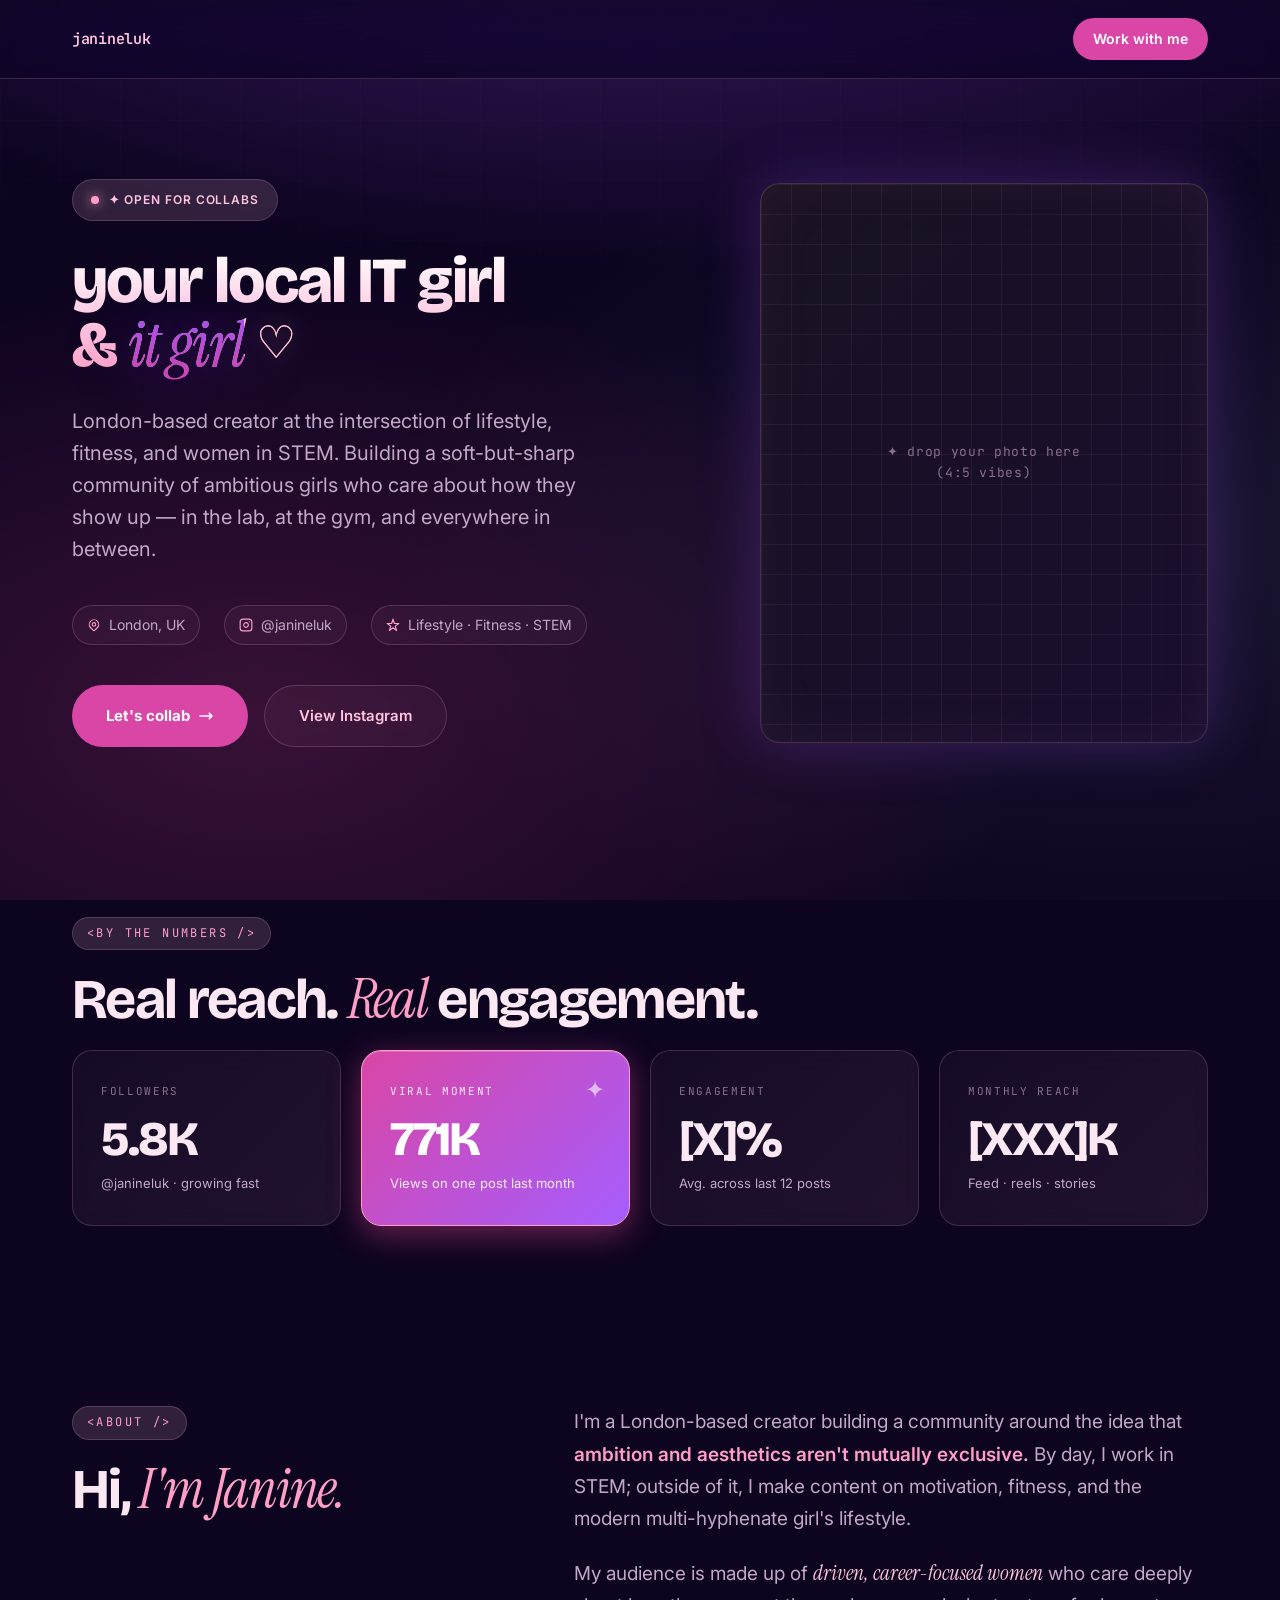
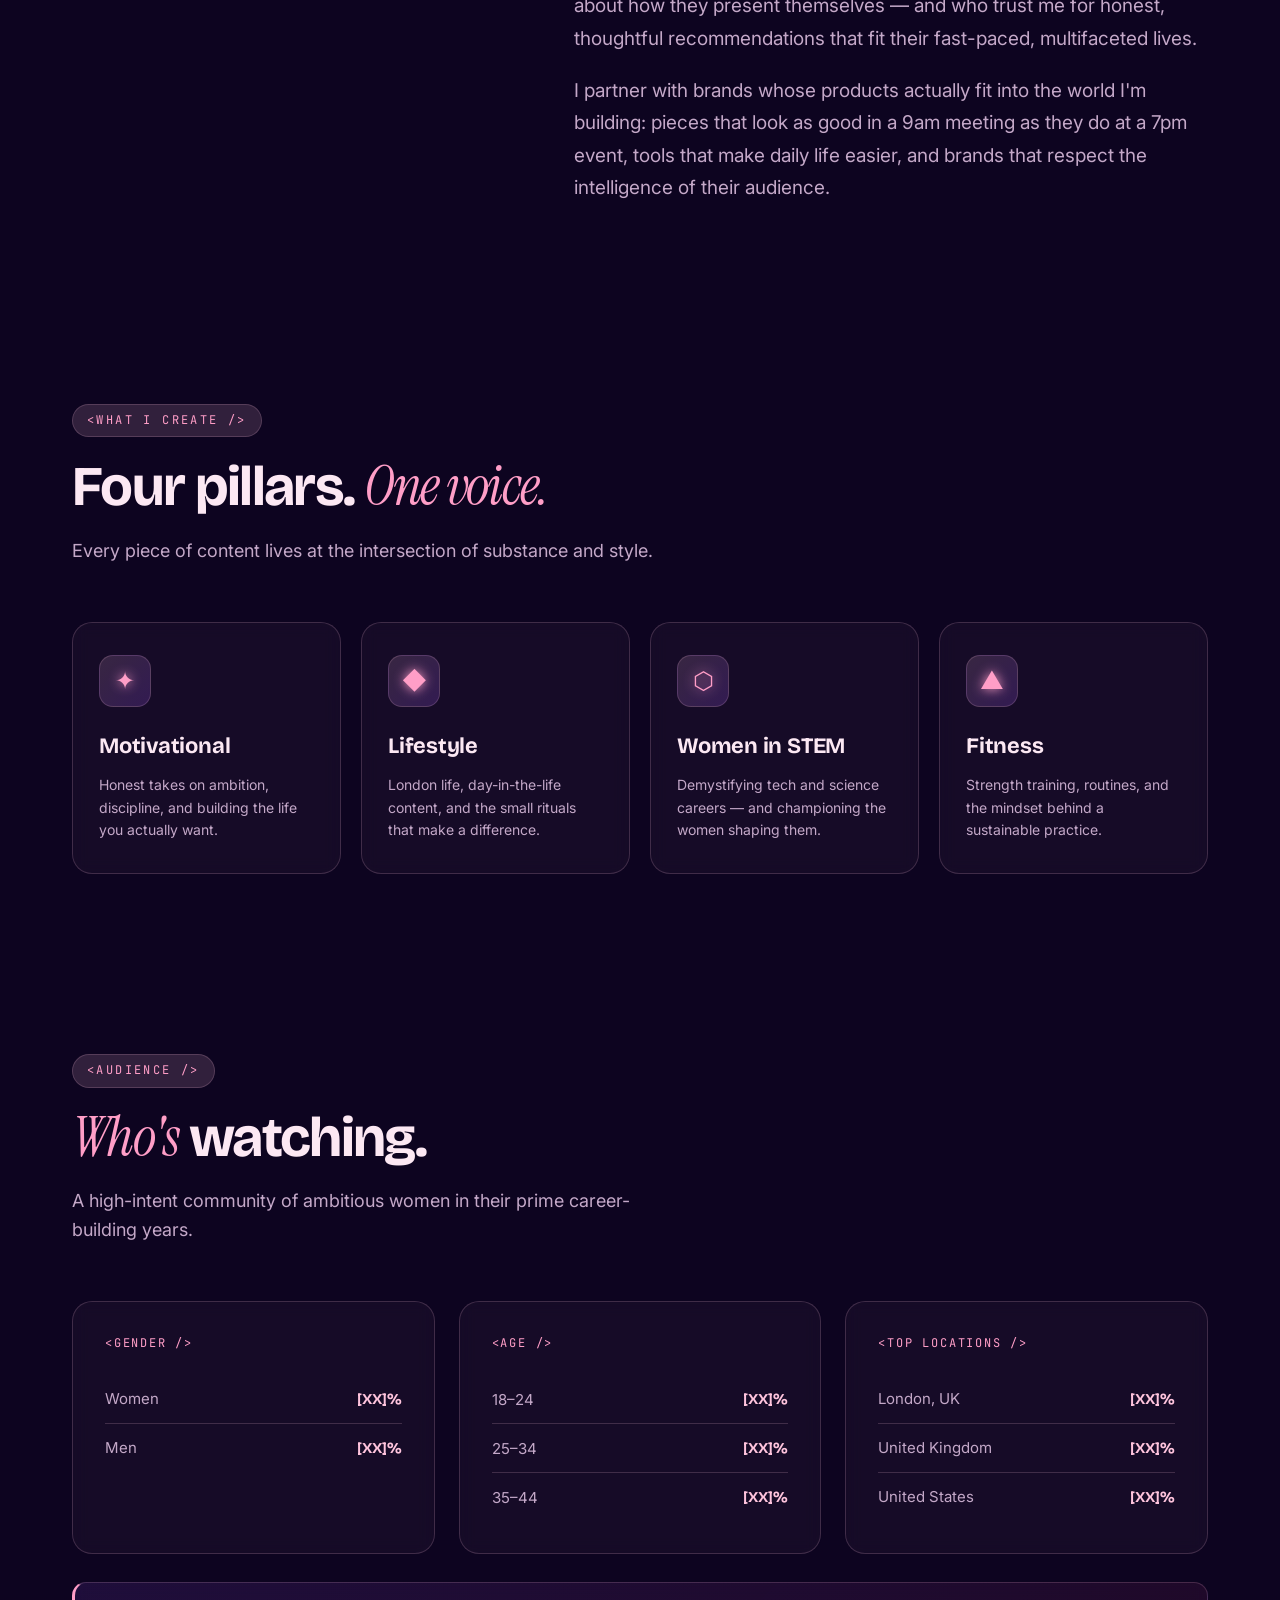
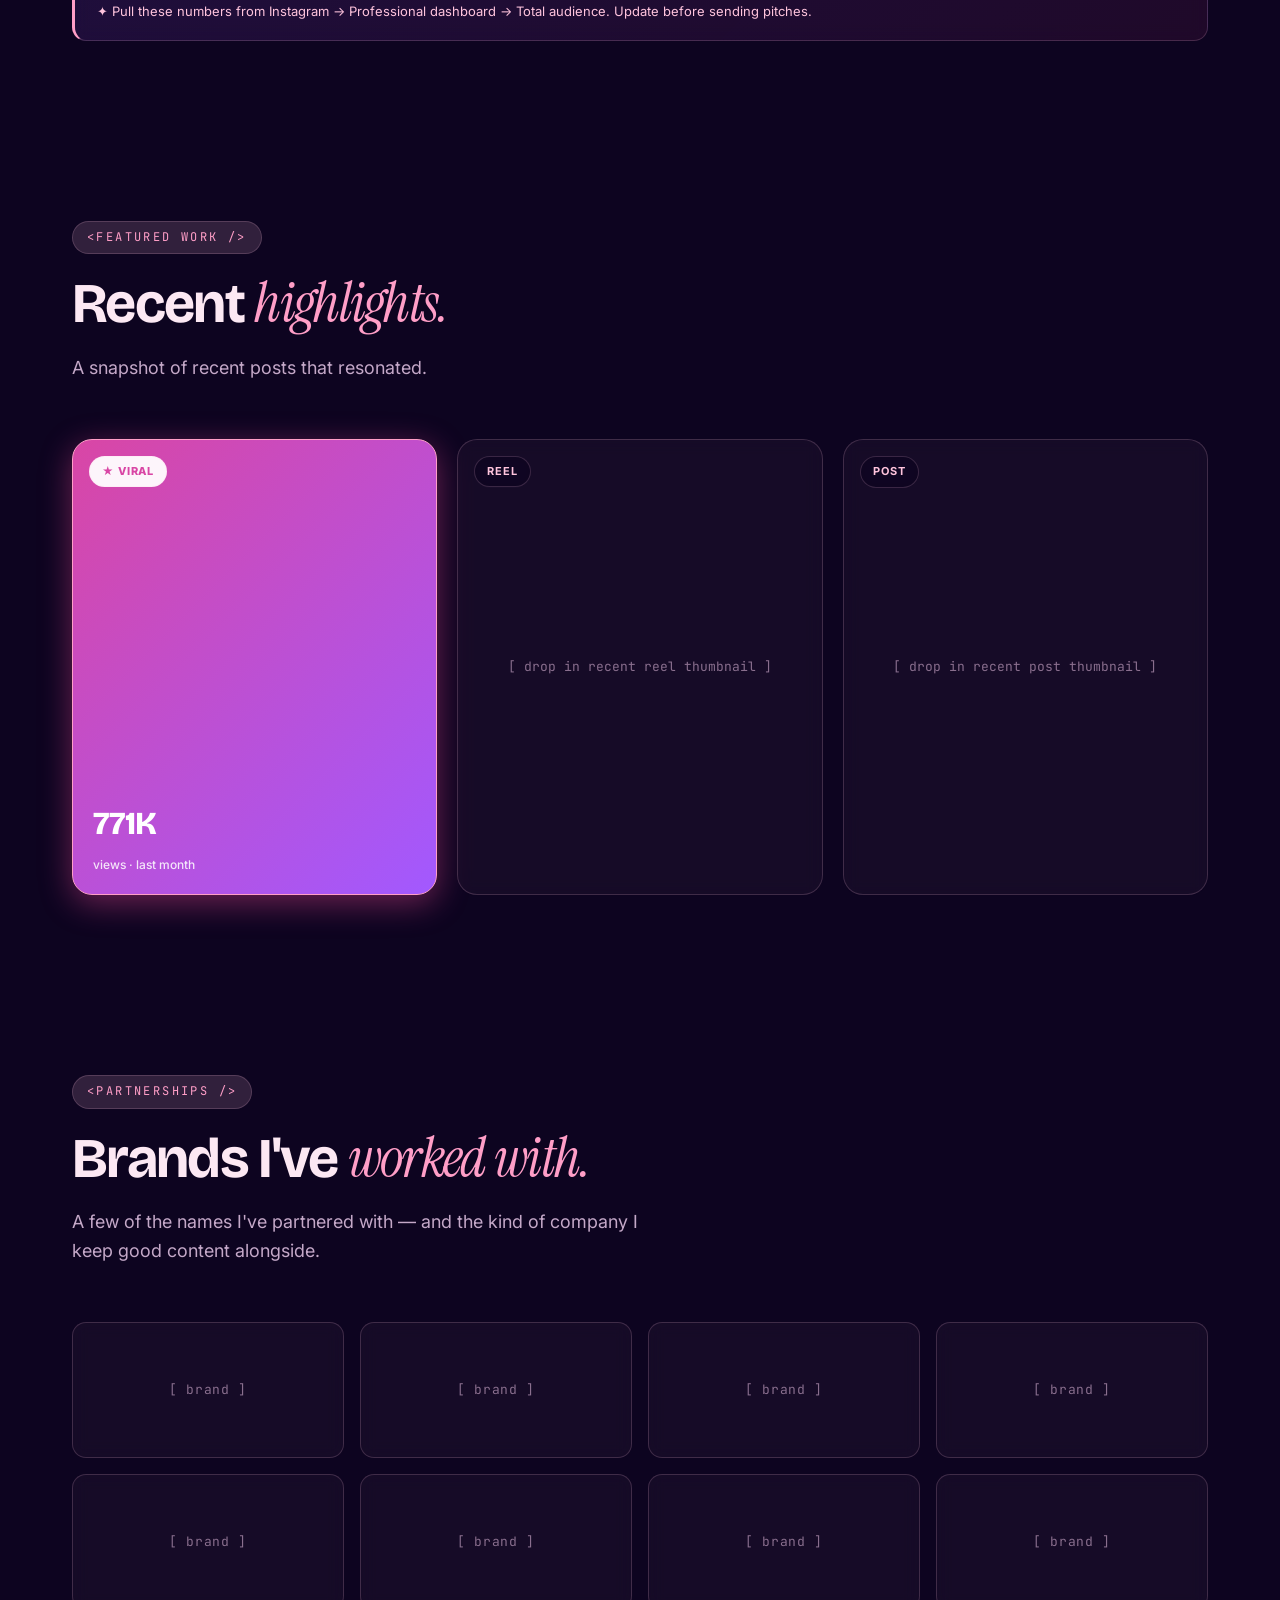
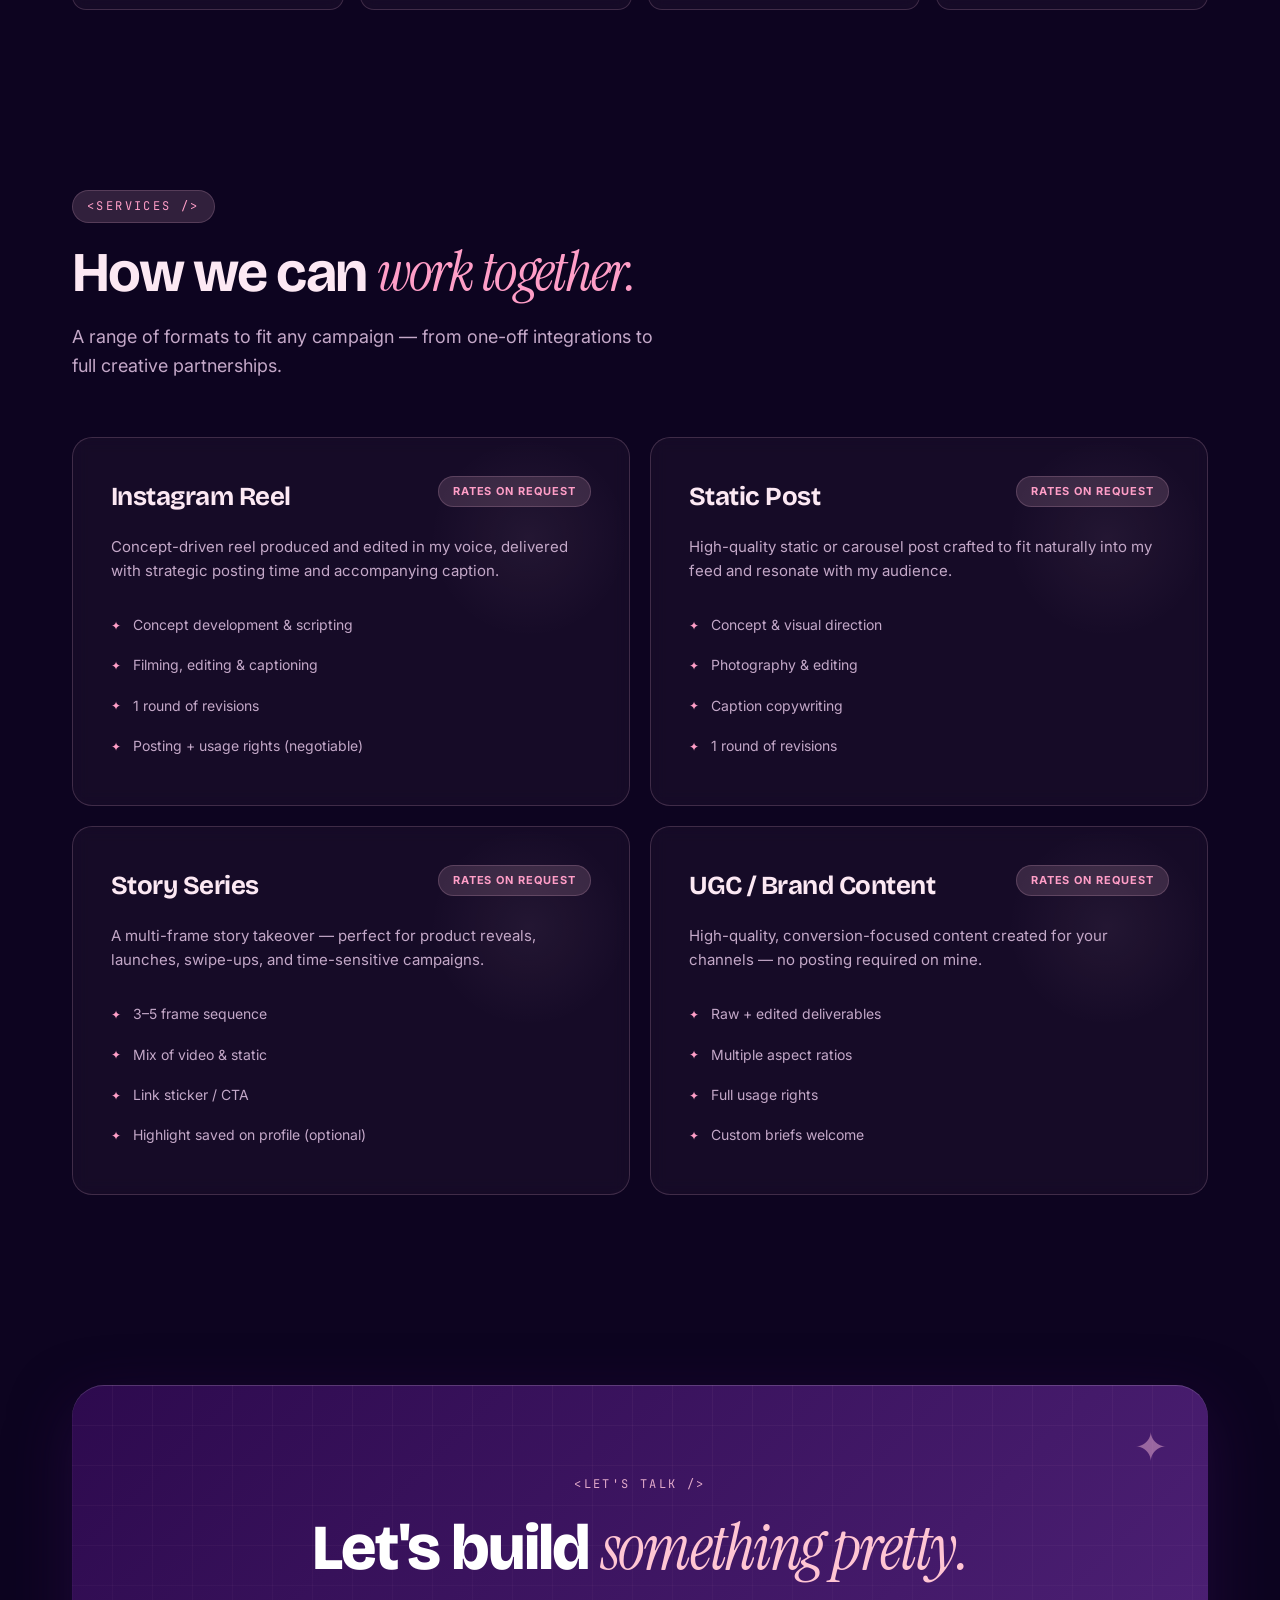
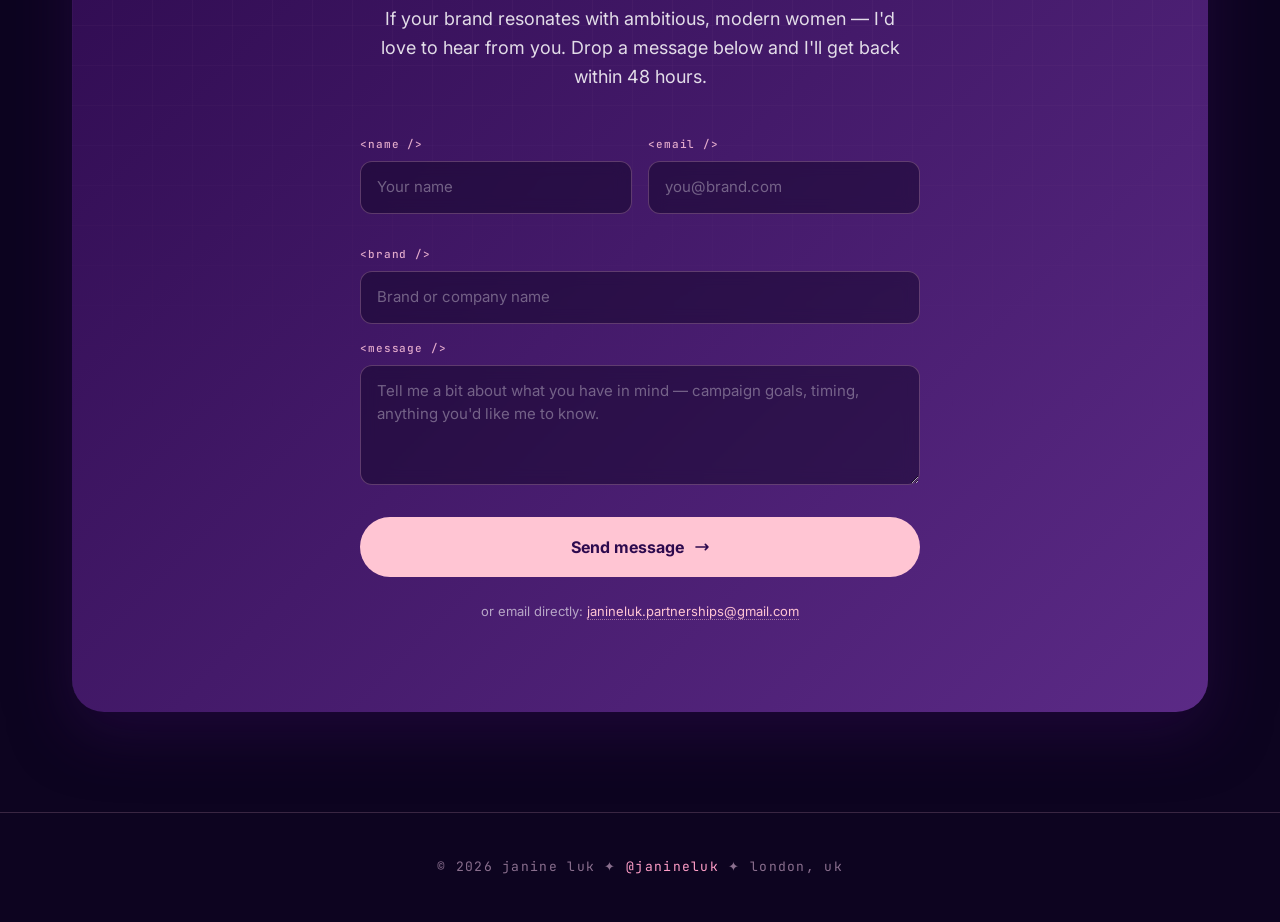
==== janine-luk-media-kit.html @ f561106e "Initial commit: media kit site" ====
<!DOCTYPE html>
<html lang="en">
<head>
<meta charset="UTF-8" />
<meta name="viewport" content="width=device-width, initial-scale=1.0" />
<title>Janine Luk ✦ Content Creator &amp; it girl ♡</title>
<meta name="description" content="Janine Luk (@janineluk) — your local IT girl &amp; it girl. London-based content creator covering motivational lifestyle, fitness, and women in STEM." />
<link rel="preconnect" href="https://fonts.googleapis.com">
<link rel="preconnect" href="https://fonts.gstatic.com" crossorigin>
<link href="https://fonts.googleapis.com/css2?family=Bricolage+Grotesque:opsz,wght@12..96,600;12..96,700;12..96,800&family=Instrument+Serif:ital@0;1&family=Inter:wght@400;500;600;700;800&family=JetBrains+Mono:wght@400;500;600;700&display=swap" rel="stylesheet">
<style>
  :root {
    --bg: #0d0420;
    --bg-deep: #060212;
    --bg-card: rgba(255, 192, 220, 0.04);
    --bg-elevated: rgba(255, 192, 220, 0.08);
    --pink: #ffc4dd;
    --pink-bright: #ff9ec7;
    --pink-soft: rgba(255, 196, 221, 0.15);
    --purple: #5b2a86;
    --purple-deep: #2d0a4e;
    --purple-bright: #a259ff;
    --magenta: #d946a5;
    --cyan: #b5f5ff;
    --text: #fce8f3;
    --text-dim: #c4a8c8;
    --text-mute: #8a6f8e;
    --border: rgba(255, 196, 221, 0.18);
    --border-glow: rgba(162, 89, 255, 0.4);
    --radius: 20px;
  }

  * { box-sizing: border-box; margin: 0; padding: 0; }

  html { scroll-behavior: smooth; }

  body {
    background: var(--bg);
    color: var(--text);
    font-family: 'Inter', -apple-system, BlinkMacSystemFont, sans-serif;
    line-height: 1.6;
    -webkit-font-smoothing: antialiased;
    overflow-x: hidden;
    position: relative;
  }

  /* === SYNTHWAVE BACKGROUND === */
  body::before {
    content: '';
    position: fixed;
    inset: 0;
    background:
      radial-gradient(ellipse 80% 50% at 50% -20%, rgba(162, 89, 255, 0.35), transparent),
      radial-gradient(ellipse 60% 50% at 20% 80%, rgba(255, 77, 158, 0.18), transparent),
      radial-gradient(ellipse 60% 50% at 90% 60%, rgba(181, 245, 255, 0.08), transparent);
    pointer-events: none;
    z-index: 0;
  }

  body::after {
    content: '';
    position: fixed;
    inset: 0;
    background-image:
      linear-gradient(rgba(255, 196, 221, 0.04) 1px, transparent 1px),
      linear-gradient(90deg, rgba(255, 196, 221, 0.04) 1px, transparent 1px);
    background-size: 60px 60px;
    pointer-events: none;
    z-index: 0;
    mask-image: linear-gradient(to bottom, rgba(0,0,0,0.5), transparent 60%);
    -webkit-mask-image: linear-gradient(to bottom, rgba(0,0,0,0.5), transparent 60%);
  }

  .container {
    max-width: 1200px;
    margin: 0 auto;
    padding: 0 32px;
    position: relative;
    z-index: 1;
  }

  /* === NAV === */
  nav {
    position: sticky;
    top: 0;
    z-index: 50;
    background: rgba(13, 4, 32, 0.75);
    backdrop-filter: blur(20px) saturate(180%);
    -webkit-backdrop-filter: blur(20px) saturate(180%);
    border-bottom: 1px solid var(--border);
  }
  .nav-inner {
    display: flex;
    align-items: center;
    justify-content: space-between;
    padding: 18px 32px;
    max-width: 1200px;
    margin: 0 auto;
  }
  .logo {
    font-family: 'JetBrains Mono', ui-monospace, 'SF Mono', Monaco, Consolas, monospace;
    font-weight: 600;
    font-size: 15px;
    letter-spacing: -0.02em;
    color: var(--pink);
    line-height: 1;
  }
  .nav-cta {
    background: var(--magenta);
    color: #fff;
    padding: 10px 20px;
    border-radius: 100px;
    text-decoration: none;
    font-weight: 600;
    font-size: 14px;
    transition: transform 0.2s, background 0.2s;
  }
  .nav-cta:hover {
    transform: translateY(-2px);
    background: #c13a92;
  }

  /* === HERO === */
  .hero {
    padding: 100px 0 80px;
    position: relative;
  }
  .hero-grid {
    display: grid;
    grid-template-columns: 1.4fr 1fr;
    gap: 60px;
    align-items: center;
    position: relative;
  }
  .hero-tag {
    display: inline-flex;
    align-items: center;
    gap: 10px;
    background: var(--pink-soft);
    border: 1px solid var(--border);
    color: var(--pink);
    padding: 10px 18px;
    border-radius: 100px;
    font-size: 12px;
    font-weight: 600;
    margin-bottom: 28px;
    letter-spacing: 0.08em;
    text-transform: uppercase;
    backdrop-filter: blur(8px);
  }
  .hero-tag::before {
    content: '';
    width: 8px;
    height: 8px;
    background: var(--pink-bright);
    border-radius: 50%;
    animation: pulse 2s infinite;
    box-shadow: 0 0 12px var(--pink-bright);
  }
  @keyframes pulse {
    0%, 100% { opacity: 1; transform: scale(1); }
    50% { opacity: 0.4; transform: scale(0.9); }
  }
  h1 {
    font-family: 'Bricolage Grotesque', sans-serif;
    font-size: clamp(36px, 5.2vw, 64px);
    font-weight: 800;
    line-height: 1;
    letter-spacing: -0.03em;
    margin-bottom: 28px;
    background: linear-gradient(180deg, #fff 0%, var(--pink) 60%, var(--pink-bright) 100%);
    -webkit-background-clip: text;
    background-clip: text;
    -webkit-text-fill-color: transparent;
    color: transparent;
  }
  h1 .accent {
    font-family: 'Instrument Serif', serif;
    font-style: italic;
    font-weight: 400;
    background: linear-gradient(180deg, var(--purple-bright) 0%, var(--magenta) 100%);
    -webkit-background-clip: text;
    background-clip: text;
    -webkit-text-fill-color: transparent;
    color: transparent;
    text-shadow: 0 0 60px rgba(162, 89, 255, 0.6);
  }
  h1 .heart {
    -webkit-text-fill-color: #FFC5D3;
    color: #FFC5D3;
    font-weight: 400;
    display: inline-block;
    font-size: 0.7em;
    vertical-align: 0.18em;
    text-shadow: 0 0 24px rgba(255, 197, 211, 0.7);
  }
  .hero-sub {
    font-size: 20px;
    color: var(--text-dim);
    margin-bottom: 40px;
    max-width: 540px;
    line-height: 1.6;
  }
  .hero-meta {
    display: flex;
    gap: 24px;
    flex-wrap: wrap;
    margin-bottom: 40px;
  }
  .hero-meta-item {
    display: flex;
    align-items: center;
    gap: 8px;
    color: var(--text-dim);
    font-size: 14px;
    background: var(--bg-card);
    border: 1px solid var(--border);
    padding: 8px 14px;
    border-radius: 100px;
    backdrop-filter: blur(8px);
  }
  .hero-meta-item svg { width: 14px; height: 14px; color: var(--pink-bright); }
  .hero-actions {
    display: flex;
    gap: 16px;
    flex-wrap: wrap;
  }
  .btn-primary {
    background: var(--magenta);
    color: #fff;
    padding: 18px 34px;
    border-radius: 100px;
    text-decoration: none;
    font-weight: 700;
    font-size: 15px;
    transition: transform 0.2s, background 0.2s;
    display: inline-flex;
    align-items: center;
    gap: 8px;
  }
  .btn-primary:hover {
    transform: translateY(-3px);
    background: #c13a92;
  }
  .btn-secondary {
    background: var(--bg-card);
    color: var(--pink);
    padding: 18px 34px;
    border-radius: 100px;
    text-decoration: none;
    font-weight: 600;
    font-size: 15px;
    border: 1px solid var(--border);
    backdrop-filter: blur(8px);
    transition: all 0.2s;
  }
  .btn-secondary:hover {
    border-color: var(--pink-bright);
    background: var(--pink-soft);
    color: #fff;
  }

  .hero-photo {
    aspect-ratio: 4/5;
    background:
      linear-gradient(135deg, rgba(255, 196, 221, 0.08) 0%, rgba(162, 89, 255, 0.12) 100%),
      var(--bg-deep);
    border-radius: var(--radius);
    border: 1px solid var(--border);
    display: flex;
    align-items: center;
    justify-content: center;
    color: var(--text-mute);
    font-size: 14px;
    text-align: center;
    padding: 20px;
    position: relative;
    overflow: hidden;
    box-shadow:
      0 0 60px rgba(162, 89, 255, 0.25),
      inset 0 0 60px rgba(255, 196, 221, 0.05);
  }
  .hero-photo::before {
    content: '';
    position: absolute;
    inset: 0;
    background-image:
      linear-gradient(rgba(255, 196, 221, 0.06) 1px, transparent 1px),
      linear-gradient(90deg, rgba(255, 196, 221, 0.06) 1px, transparent 1px);
    background-size: 30px 30px;
  }
  .hero-photo::after {
    content: '✦ drop your photo here\A (4:5 vibes)';
    white-space: pre;
    font-size: 13px;
    color: var(--text-mute);
    font-family: 'JetBrains Mono', ui-monospace, 'SF Mono', Monaco, Consolas, monospace;
    letter-spacing: 0.05em;
    position: relative;
    z-index: 1;
  }

  /* === SECTION GENERAL === */
  section { padding: 90px 0; position: relative; }
  .section-label {
    font-family: 'JetBrains Mono', ui-monospace, 'SF Mono', Monaco, Consolas, monospace;
    font-size: 12px;
    font-weight: 400;
    letter-spacing: 0.2em;
    text-transform: uppercase;
    color: var(--pink-bright);
    margin-bottom: 20px;
    display: inline-block;
    padding: 6px 14px;
    background: var(--pink-soft);
    border: 1px solid var(--border);
    border-radius: 100px;
  }
  .section-title {
    font-family: 'Bricolage Grotesque', sans-serif;
    font-size: clamp(36px, 5vw, 56px);
    font-weight: 700;
    letter-spacing: -0.03em;
    line-height: 1.05;
    margin-bottom: 20px;
    max-width: 700px;
    color: var(--text);
  }
  .section-title em {
    font-family: 'Instrument Serif', serif;
    font-style: italic;
    font-weight: 400;
    color: var(--pink-bright);
  }
  .section-sub {
    color: var(--text-dim);
    font-size: 18px;
    margin-bottom: 56px;
    max-width: 600px;
    line-height: 1.6;
  }

  /* === STATS === */
  .stats-grid {
    display: grid;
    grid-template-columns: repeat(4, 1fr);
    gap: 20px;
  }
  .stat-card {
    background: var(--bg-card);
    border: 1px solid var(--border);
    border-radius: var(--radius);
    padding: 32px 28px;
    transition: all 0.3s;
    backdrop-filter: blur(12px);
    position: relative;
    overflow: hidden;
  }
  .stat-card::before {
    content: '';
    position: absolute;
    inset: 0;
    background: linear-gradient(135deg, transparent 0%, rgba(255, 196, 221, 0.04) 100%);
    pointer-events: none;
  }
  .stat-card:hover {
    border-color: var(--pink-bright);
    transform: translateY(-4px);
    box-shadow: 0 12px 40px rgba(255, 77, 158, 0.2);
  }
  .stat-card.highlight {
    background: linear-gradient(135deg, var(--magenta) 0%, var(--purple-bright) 100%);
    border-color: var(--pink-bright);
    color: #fff;
    box-shadow:
      0 8px 32px rgba(255, 77, 158, 0.4),
      inset 0 1px 0 rgba(255, 255, 255, 0.2);
  }
  .stat-card.highlight::after {
    content: '✦';
    position: absolute;
    top: 20px;
    right: 24px;
    font-size: 24px;
    color: rgba(255, 255, 255, 0.6);
    animation: spin 8s linear infinite;
  }
  @keyframes spin {
    from { transform: rotate(0deg); }
    to { transform: rotate(360deg); }
  }
  .stat-label {
    font-family: 'JetBrains Mono', ui-monospace, 'SF Mono', Monaco, Consolas, monospace;
    font-size: 11px;
    color: var(--text-mute);
    text-transform: uppercase;
    letter-spacing: 0.15em;
    margin-bottom: 14px;
    position: relative;
  }
  .stat-card.highlight .stat-label { color: rgba(255,255,255,0.9); }
  .stat-value {
    font-family: 'Bricolage Grotesque', sans-serif;
    font-size: 48px;
    font-weight: 800;
    line-height: 1;
    letter-spacing: -0.04em;
    margin-bottom: 10px;
    color: var(--text);
    position: relative;
  }
  .stat-card.highlight .stat-value { color: #fff; }
  .stat-detail {
    font-size: 13px;
    color: var(--text-dim);
    position: relative;
  }
  .stat-card.highlight .stat-detail { color: rgba(255,255,255,0.9); }

  /* === ABOUT === */
  .about-grid {
    display: grid;
    grid-template-columns: 1fr 1.5fr;
    gap: 80px;
    align-items: start;
  }
  .about-bio {
    font-size: 19px;
    color: var(--text-dim);
    line-height: 1.7;
  }
  .about-bio p { margin-bottom: 20px; }
  .about-bio strong {
    color: var(--pink-bright);
    font-weight: 600;
  }
  .about-bio em {
    font-family: 'Instrument Serif', serif;
    font-style: italic;
    color: var(--pink);
    font-size: 1.08em;
  }

  /* === PILLARS === */
  .pillars-grid {
    display: grid;
    grid-template-columns: repeat(4, 1fr);
    gap: 20px;
  }
  .pillar {
    background: var(--bg-card);
    border: 1px solid var(--border);
    border-radius: var(--radius);
    padding: 32px 26px;
    transition: all 0.3s;
    backdrop-filter: blur(8px);
    position: relative;
  }
  .pillar:hover {
    border-color: var(--purple-bright);
    transform: translateY(-3px);
    box-shadow: 0 12px 40px rgba(162, 89, 255, 0.2);
  }
  .pillar-icon {
    width: 52px;
    height: 52px;
    background: linear-gradient(135deg, var(--pink-soft) 0%, rgba(162, 89, 255, 0.2) 100%);
    border: 1px solid var(--border);
    color: var(--pink-bright);
    border-radius: 14px;
    display: flex;
    align-items: center;
    justify-content: center;
    font-size: 24px;
    margin-bottom: 22px;
    text-shadow: 0 0 12px var(--pink-bright);
  }
  .pillar-title {
    font-family: 'Bricolage Grotesque', sans-serif;
    font-size: 22px;
    font-weight: 700;
    letter-spacing: -0.01em;
    margin-bottom: 10px;
    color: var(--text);
  }
  .pillar-desc {
    font-size: 14px;
    color: var(--text-dim);
    line-height: 1.6;
  }

  /* === AUDIENCE === */
  .audience-grid {
    display: grid;
    grid-template-columns: repeat(3, 1fr);
    gap: 24px;
  }
  .audience-card {
    background: var(--bg-card);
    border: 1px solid var(--border);
    border-radius: var(--radius);
    padding: 32px;
    backdrop-filter: blur(8px);
  }
  .audience-card h4 {
    font-family: 'JetBrains Mono', ui-monospace, 'SF Mono', Monaco, Consolas, monospace;
    font-size: 12px;
    font-weight: 400;
    color: var(--pink-bright);
    text-transform: uppercase;
    letter-spacing: 0.15em;
    margin-bottom: 22px;
  }
  .audience-row {
    display: flex;
    justify-content: space-between;
    align-items: center;
    padding: 12px 0;
    border-bottom: 1px solid var(--border);
    font-size: 15px;
  }
  .audience-row:last-child { border-bottom: none; }
  .audience-row .label { color: var(--text-dim); }
  .audience-row .value {
    font-weight: 700;
    font-family: 'Bricolage Grotesque', sans-serif;
    color: var(--pink);
  }
  .placeholder-note {
    background: linear-gradient(135deg, rgba(162, 89, 255, 0.12) 0%, rgba(255, 77, 158, 0.08) 100%);
    color: var(--pink);
    padding: 18px 22px;
    border-radius: 14px;
    font-size: 13px;
    margin-top: 28px;
    border: 1px solid var(--border);
    border-left: 3px solid var(--pink-bright);
    backdrop-filter: blur(8px);
  }

  /* === FEATURED CONTENT === */
  .content-grid {
    display: grid;
    grid-template-columns: repeat(3, 1fr);
    gap: 20px;
  }
  .content-card {
    aspect-ratio: 4/5;
    background: var(--bg-card);
    border: 1px solid var(--border);
    border-radius: var(--radius);
    overflow: hidden;
    position: relative;
    transition: all 0.3s;
    display: flex;
    align-items: center;
    justify-content: center;
    color: var(--text-mute);
    text-align: center;
    padding: 24px;
    backdrop-filter: blur(8px);
  }
  .content-card:hover {
    transform: translateY(-4px);
    border-color: var(--pink-bright);
    box-shadow: 0 12px 40px rgba(255, 77, 158, 0.25);
  }
  .content-card.viral {
    background: linear-gradient(135deg, var(--magenta) 0%, var(--purple-bright) 100%);
    border-color: var(--pink-bright);
    box-shadow: 0 8px 32px rgba(255, 77, 158, 0.4);
  }
  .content-card.viral .badge {
    background: rgba(255, 255, 255, 0.95);
    color: var(--magenta);
    font-weight: 800;
  }
  .badge {
    position: absolute;
    top: 16px;
    left: 16px;
    background: rgba(13, 4, 32, 0.8);
    color: var(--pink);
    padding: 6px 12px;
    border-radius: 100px;
    font-size: 11px;
    font-weight: 700;
    letter-spacing: 0.08em;
    text-transform: uppercase;
    backdrop-filter: blur(8px);
    border: 1px solid var(--border);
  }
  .content-card .placeholder {
    font-size: 13px;
    line-height: 1.5;
    font-family: 'JetBrains Mono', ui-monospace, 'SF Mono', Monaco, Consolas, monospace;
  }
  .content-card .views {
    position: absolute;
    bottom: 20px;
    left: 20px;
    right: 20px;
    font-family: 'Bricolage Grotesque', sans-serif;
    font-size: 32px;
    font-weight: 800;
    color: #fff;
    text-align: left;
    letter-spacing: -0.02em;
  }
  .content-card .views small {
    display: block;
    font-family: 'Inter', sans-serif;
    font-size: 12px;
    font-weight: 500;
    color: rgba(255, 255, 255, 0.85);
    margin-top: 6px;
    letter-spacing: 0;
  }

  /* === COLLABS === */
  .collabs-grid {
    display: grid;
    grid-template-columns: repeat(4, 1fr);
    gap: 16px;
  }
  .collab-card {
    aspect-ratio: 2/1;
    background: var(--bg-card);
    border: 1px solid var(--border);
    border-radius: 14px;
    display: flex;
    align-items: center;
    justify-content: center;
    color: var(--text-mute);
    font-size: 13px;
    text-align: center;
    padding: 16px;
    transition: all 0.3s;
    backdrop-filter: blur(8px);
    font-family: 'JetBrains Mono', ui-monospace, 'SF Mono', Monaco, Consolas, monospace;
    letter-spacing: 0.05em;
  }
  .collab-card:hover {
    border-color: var(--pink-bright);
    color: var(--pink);
    transform: translateY(-2px);
  }

  /* === SERVICES === */
  .services-grid {
    display: grid;
    grid-template-columns: repeat(2, 1fr);
    gap: 20px;
  }
  .service-card {
    background: var(--bg-card);
    border: 1px solid var(--border);
    border-radius: var(--radius);
    padding: 38px;
    transition: all 0.3s;
    backdrop-filter: blur(8px);
    position: relative;
    overflow: hidden;
  }
  .service-card::before {
    content: '';
    position: absolute;
    top: 0;
    right: 0;
    width: 200px;
    height: 200px;
    background: radial-gradient(circle, rgba(255, 196, 221, 0.06) 0%, transparent 70%);
    pointer-events: none;
  }
  .service-card:hover {
    border-color: var(--pink-bright);
    transform: translateY(-3px);
    box-shadow: 0 12px 40px rgba(255, 77, 158, 0.2);
  }
  .service-header {
    display: flex;
    justify-content: space-between;
    align-items: flex-start;
    margin-bottom: 18px;
    position: relative;
  }
  .service-title {
    font-family: 'Bricolage Grotesque', sans-serif;
    font-size: 26px;
    font-weight: 700;
    letter-spacing: -0.02em;
    color: var(--text);
  }
  .service-tag {
    background: var(--pink-soft);
    color: var(--pink-bright);
    padding: 6px 14px;
    border-radius: 100px;
    font-size: 11px;
    font-weight: 700;
    white-space: nowrap;
    letter-spacing: 0.08em;
    text-transform: uppercase;
    border: 1px solid var(--border);
  }
  .service-desc {
    color: var(--text-dim);
    font-size: 15px;
    line-height: 1.6;
    margin-bottom: 22px;
    position: relative;
  }
  .service-includes {
    list-style: none;
    padding: 0;
    position: relative;
  }
  .service-includes li {
    padding: 9px 0;
    color: var(--text-dim);
    font-size: 14px;
    display: flex;
    align-items: center;
    gap: 12px;
  }
  .service-includes li::before {
    content: '✦';
    color: var(--pink-bright);
    font-size: 12px;
    flex-shrink: 0;
  }

  /* === CTA === */
  .cta { padding: 100px 0; }
  .cta-inner {
    background: linear-gradient(135deg, var(--purple-deep) 0%, var(--purple) 100%);
    border-radius: 32px;
    padding: 90px 60px;
    text-align: center;
    position: relative;
    overflow: hidden;
    box-shadow:
      0 20px 60px rgba(45, 10, 78, 0.5),
      inset 0 1px 0 rgba(255, 255, 255, 0.15);
  }
  .cta-inner::before {
    content: '';
    position: absolute;
    inset: 0;
    background-image:
      linear-gradient(rgba(255, 196, 221, 0.08) 1px, transparent 1px),
      linear-gradient(90deg, rgba(255, 196, 221, 0.08) 1px, transparent 1px);
    background-size: 40px 40px;
    mask-image: linear-gradient(to bottom, rgba(0,0,0,0.6), transparent 70%);
    -webkit-mask-image: linear-gradient(to bottom, rgba(0,0,0,0.6), transparent 70%);
  }
  .cta-inner::after {
    content: '✦';
    position: absolute;
    top: 30px;
    right: 40px;
    font-size: 40px;
    color: rgba(255, 196, 221, 0.45);
    animation: spin 12s linear infinite;
  }
  .cta-label {
    font-family: 'JetBrains Mono', ui-monospace, 'SF Mono', Monaco, Consolas, monospace;
    font-size: 12px;
    letter-spacing: 0.2em;
    color: rgba(255, 196, 221, 0.85);
    margin-bottom: 20px;
    text-transform: uppercase;
    position: relative;
  }
  .cta h2 {
    font-family: 'Bricolage Grotesque', sans-serif;
    font-size: clamp(40px, 6vw, 64px);
    font-weight: 800;
    letter-spacing: -0.03em;
    line-height: 1.05;
    margin-bottom: 24px;
    color: #fff;
    position: relative;
  }
  .cta h2 em {
    font-family: 'Instrument Serif', serif;
    font-style: italic;
    font-weight: 400;
    color: #FFC5D3;
  }
  .cta p {
    font-size: 18px;
    color: rgba(255, 255, 255, 0.85);
    margin-bottom: 44px;
    max-width: 520px;
    margin-left: auto;
    margin-right: auto;
    position: relative;
  }
  .cta-btn {
    background: #FFC5D3;
    color: var(--purple-deep);
    padding: 20px 40px;
    border-radius: 100px;
    text-decoration: none;
    font-weight: 700;
    font-size: 16px;
    display: inline-flex;
    align-items: center;
    gap: 10px;
    transition: transform 0.2s, background 0.2s;
    position: relative;
    border: none;
    cursor: pointer;
    font-family: 'Inter', sans-serif;
  }
  .cta-btn:hover {
    transform: translateY(-3px);
    background: #ffb0c4;
  }

  /* === CONTACT FORM === */
  .contact-form {
    max-width: 560px;
    margin: 0 auto;
    text-align: left;
    position: relative;
  }
  .form-row {
    display: grid;
    grid-template-columns: 1fr 1fr;
    gap: 16px;
    margin-bottom: 16px;
  }
  .form-field {
    margin-bottom: 16px;
  }
  .form-field label {
    display: block;
    font-family: 'JetBrains Mono', ui-monospace, 'SF Mono', Monaco, Consolas, monospace;
    font-size: 11px;
    font-weight: 500;
    color: rgba(255, 196, 221, 0.85);
    letter-spacing: 0.08em;
    margin-bottom: 8px;
    text-transform: lowercase;
  }
  .form-field input,
  .form-field textarea {
    width: 100%;
    background: rgba(13, 4, 32, 0.45);
    border: 1px solid rgba(255, 196, 221, 0.25);
    border-radius: 12px;
    padding: 14px 16px;
    color: #fff;
    font-family: 'Inter', sans-serif;
    font-size: 15px;
    line-height: 1.5;
    transition: border-color 0.2s, background 0.2s, box-shadow 0.2s;
    backdrop-filter: blur(8px);
  }
  .form-field input:focus,
  .form-field textarea:focus {
    outline: none;
    border-color: #FFC5D3;
    background: rgba(13, 4, 32, 0.6);
    box-shadow: 0 0 0 3px rgba(255, 197, 211, 0.15);
  }
  .form-field input::placeholder,
  .form-field textarea::placeholder {
    color: rgba(255, 255, 255, 0.35);
  }
  .form-field textarea {
    resize: vertical;
    min-height: 120px;
    font-family: 'Inter', sans-serif;
  }
  .form-submit {
    margin-top: 8px;
    width: 100%;
    justify-content: center;
  }
  .form-fallback {
    margin-top: 24px;
    font-size: 13px;
    color: rgba(255, 255, 255, 0.6);
    text-align: center;
  }
  .form-fallback a {
    color: #FFC5D3;
    text-decoration: none;
    border-bottom: 1px dotted rgba(255, 197, 211, 0.5);
  }
  .form-fallback a:hover { color: #fff; }
  .form-success {
    background: rgba(255, 196, 221, 0.1);
    border: 1px solid rgba(255, 196, 221, 0.35);
    border-radius: 12px;
    padding: 20px;
    text-align: center;
    color: #FFC5D3;
    font-size: 15px;
    display: none;
  }
  .form-success.show { display: block; }
  @media (max-width: 560px) {
    .form-row { grid-template-columns: 1fr; gap: 0; }
  }

  /* === FOOTER === */
  footer {
    border-top: 1px solid var(--border);
    padding: 44px 0;
    text-align: center;
    color: var(--text-mute);
    font-size: 13px;
    font-family: 'JetBrains Mono', ui-monospace, 'SF Mono', Monaco, Consolas, monospace;
    letter-spacing: 0.1em;
  }
  footer a {
    color: var(--pink-bright);
    text-decoration: none;
    transition: color 0.2s;
  }
  footer a:hover { color: var(--pink); }

  /* === RESPONSIVE === */
  @media (max-width: 968px) {
    .hero-grid { grid-template-columns: 1fr; }
    .hero-photo { max-width: 400px; margin: 0 auto; }
    .stats-grid { grid-template-columns: repeat(2, 1fr); }
    .pillars-grid { grid-template-columns: repeat(2, 1fr); }
    .audience-grid { grid-template-columns: 1fr; }
    .content-grid { grid-template-columns: repeat(2, 1fr); }
    .collabs-grid { grid-template-columns: repeat(2, 1fr); }
    .services-grid { grid-template-columns: 1fr; }
    .about-grid { grid-template-columns: 1fr; gap: 40px; }
    .cta-inner { padding: 60px 32px; }
  }
  @media (max-width: 560px) {
    .container { padding: 0 20px; }
    .nav-inner { padding: 16px 20px; }
    section { padding: 70px 0; }
    .hero { padding: 60px 0 40px; }
    .stats-grid { grid-template-columns: 1fr; }
    .content-grid { grid-template-columns: 1fr; }
    .hero-actions { flex-direction: column; }
    .hero-actions a { width: 100%; justify-content: center; }
    .hero-meta { gap: 10px; }
  }
</style>
</head>
<body>

<nav>
  <div class="nav-inner">
    <div class="logo">janineluk</div>
    <a href="#contact" class="nav-cta">Work with me</a>
  </div>
</nav>

<!-- HERO -->
<header class="hero">
  <div class="container">
    <div class="hero-grid">
      <div>
        <div class="hero-tag">✦ open for collabs</div>
        <h1>your local IT girl<br>&amp; <span class="accent">it girl</span> <span class="heart">♡</span></h1>
        <p class="hero-sub">London-based creator at the intersection of lifestyle, fitness, and women in STEM. Building a soft-but-sharp community of ambitious girls who care about how they show up — in the lab, at the gym, and everywhere in between.</p>
        <div class="hero-meta">
          <div class="hero-meta-item">
            <svg fill="none" stroke="currentColor" viewBox="0 0 24 24"><path stroke-linecap="round" stroke-linejoin="round" stroke-width="2" d="M17.657 16.657L13.414 20.9a2 2 0 01-2.827 0l-4.244-4.243a8 8 0 1111.314 0z"/><path stroke-linecap="round" stroke-linejoin="round" stroke-width="2" d="M15 11a3 3 0 11-6 0 3 3 0 016 0z"/></svg>
            London, UK
          </div>
          <div class="hero-meta-item">
            <svg fill="none" stroke="currentColor" viewBox="0 0 24 24"><rect width="20" height="20" x="2" y="2" rx="5" ry="5" stroke-width="2"/><path stroke-linecap="round" stroke-linejoin="round" stroke-width="2" d="M16 11.37A4 4 0 1112.63 8 4 4 0 0116 11.37zM17.5 6.5h.01"/></svg>
            @janineluk
          </div>
          <div class="hero-meta-item">
            <svg fill="none" stroke="currentColor" viewBox="0 0 24 24"><path stroke-linecap="round" stroke-linejoin="round" stroke-width="2" d="M12 2l2.4 7.4H22l-6.2 4.5 2.4 7.4L12 16.8l-6.2 4.5 2.4-7.4L2 9.4h7.6L12 2z"/></svg>
            Lifestyle · Fitness · STEM
          </div>
        </div>
        <div class="hero-actions">
          <a href="#contact" class="btn-primary">
            Let's collab
            <svg width="16" height="16" fill="none" stroke="currentColor" viewBox="0 0 24 24"><path stroke-linecap="round" stroke-linejoin="round" stroke-width="2.5" d="M17 8l4 4m0 0l-4 4m4-4H3"/></svg>
          </a>
          <a href="https://instagram.com/janineluk" class="btn-secondary" target="_blank" rel="noopener">View Instagram</a>
        </div>
      </div>
      <div class="hero-photo"></div>
    </div>
  </div>
</header>

<!-- STATS -->
<section>
  <div class="container">
    <div class="section-label">&lt;by the numbers /&gt;</div>
    <h2 class="section-title">Real reach. <em>Real</em> engagement.</h2>
    <div class="stats-grid">
      <div class="stat-card">
        <div class="stat-label">Followers</div>
        <div class="stat-value">5.8K</div>
        <div class="stat-detail">@janineluk · growing fast</div>
      </div>
      <div class="stat-card highlight">
        <div class="stat-label">Viral moment</div>
        <div class="stat-value">771K</div>
        <div class="stat-detail">Views on one post last month</div>
      </div>
      <div class="stat-card">
        <div class="stat-label">Engagement</div>
        <div class="stat-value">[X]%</div>
        <div class="stat-detail">Avg. across last 12 posts</div>
      </div>
      <div class="stat-card">
        <div class="stat-label">Monthly reach</div>
        <div class="stat-value">[XXX]K</div>
        <div class="stat-detail">Feed · reels · stories</div>
      </div>
    </div>
  </div>
</section>

<!-- ABOUT -->
<section>
  <div class="container">
    <div class="about-grid">
      <div>
        <div class="section-label">&lt;about /&gt;</div>
        <h2 class="section-title">Hi, <em>I'm Janine.</em></h2>
      </div>
      <div class="about-bio">
        <p>I'm a London-based creator building a community around the idea that <strong>ambition and aesthetics aren't mutually exclusive.</strong> By day, I work in STEM; outside of it, I make content on motivation, fitness, and the modern multi-hyphenate girl's lifestyle.</p>
        <p>My audience is made up of <em>driven, career-focused women</em> who care deeply about how they present themselves — and who trust me for honest, thoughtful recommendations that fit their fast-paced, multifaceted lives.</p>
        <p>I partner with brands whose products actually fit into the world I'm building: pieces that look as good in a 9am meeting as they do at a 7pm event, tools that make daily life easier, and brands that respect the intelligence of their audience.</p>
      </div>
    </div>
  </div>
</section>

<!-- CONTENT PILLARS -->
<section>
  <div class="container">
    <div class="section-label">&lt;what i create /&gt;</div>
    <h2 class="section-title">Four pillars. <em>One voice.</em></h2>
    <p class="section-sub">Every piece of content lives at the intersection of substance and style.</p>
    <div class="pillars-grid">
      <div class="pillar">
        <div class="pillar-icon">✦</div>
        <div class="pillar-title">Motivational</div>
        <p class="pillar-desc">Honest takes on ambition, discipline, and building the life you actually want.</p>
      </div>
      <div class="pillar">
        <div class="pillar-icon">◆</div>
        <div class="pillar-title">Lifestyle</div>
        <p class="pillar-desc">London life, day-in-the-life content, and the small rituals that make a difference.</p>
      </div>
      <div class="pillar">
        <div class="pillar-icon">⬡</div>
        <div class="pillar-title">Women in STEM</div>
        <p class="pillar-desc">Demystifying tech and science careers — and championing the women shaping them.</p>
      </div>
      <div class="pillar">
        <div class="pillar-icon">▲</div>
        <div class="pillar-title">Fitness</div>
        <p class="pillar-desc">Strength training, routines, and the mindset behind a sustainable practice.</p>
      </div>
    </div>
  </div>
</section>

<!-- AUDIENCE -->
<section>
  <div class="container">
    <div class="section-label">&lt;audience /&gt;</div>
    <h2 class="section-title"><em>Who's</em> watching.</h2>
    <p class="section-sub">A high-intent community of ambitious women in their prime career-building years.</p>
    <div class="audience-grid">
      <div class="audience-card">
        <h4>&lt;gender /&gt;</h4>
        <div class="audience-row"><span class="label">Women</span><span class="value">[XX]%</span></div>
        <div class="audience-row"><span class="label">Men</span><span class="value">[XX]%</span></div>
      </div>
      <div class="audience-card">
        <h4>&lt;age /&gt;</h4>
        <div class="audience-row"><span class="label">18–24</span><span class="value">[XX]%</span></div>
        <div class="audience-row"><span class="label">25–34</span><span class="value">[XX]%</span></div>
        <div class="audience-row"><span class="label">35–44</span><span class="value">[XX]%</span></div>
      </div>
      <div class="audience-card">
        <h4>&lt;top locations /&gt;</h4>
        <div class="audience-row"><span class="label">London, UK</span><span class="value">[XX]%</span></div>
        <div class="audience-row"><span class="label">United Kingdom</span><span class="value">[XX]%</span></div>
        <div class="audience-row"><span class="label">United States</span><span class="value">[XX]%</span></div>
      </div>
    </div>
    <div class="placeholder-note">
      ✦ Pull these numbers from Instagram → Professional dashboard → Total audience. Update before sending pitches.
    </div>
  </div>
</section>

<!-- FEATURED CONTENT -->
<section>
  <div class="container">
    <div class="section-label">&lt;featured work /&gt;</div>
    <h2 class="section-title">Recent <em>highlights.</em></h2>
    <p class="section-sub">A snapshot of recent posts that resonated.</p>
    <div class="content-grid">
      <div class="content-card viral">
        <div class="badge">★ Viral</div>
        <div class="views">771K<small>views · last month</small></div>
      </div>
      <div class="content-card">
        <div class="badge">Reel</div>
        <div class="placeholder">[ drop in recent reel thumbnail ]</div>
      </div>
      <div class="content-card">
        <div class="badge">Post</div>
        <div class="placeholder">[ drop in recent post thumbnail ]</div>
      </div>
    </div>
  </div>
</section>

<!-- PAST COLLABS -->
<section>
  <div class="container">
    <div class="section-label">&lt;partnerships /&gt;</div>
    <h2 class="section-title">Brands I've <em>worked with.</em></h2>
    <p class="section-sub">A few of the names I've partnered with — and the kind of company I keep good content alongside.</p>
    <div class="collabs-grid">
      <div class="collab-card">[ brand ]</div>
      <div class="collab-card">[ brand ]</div>
      <div class="collab-card">[ brand ]</div>
      <div class="collab-card">[ brand ]</div>
      <div class="collab-card">[ brand ]</div>
      <div class="collab-card">[ brand ]</div>
      <div class="collab-card">[ brand ]</div>
      <div class="collab-card">[ brand ]</div>
    </div>
  </div>
</section>

<!-- SERVICES -->
<section>
  <div class="container">
    <div class="section-label">&lt;services /&gt;</div>
    <h2 class="section-title">How we can <em>work together.</em></h2>
    <p class="section-sub">A range of formats to fit any campaign — from one-off integrations to full creative partnerships.</p>
    <div class="services-grid">
      <div class="service-card">
        <div class="service-header">
          <div class="service-title">Instagram Reel</div>
          <div class="service-tag">Rates on request</div>
        </div>
        <p class="service-desc">Concept-driven reel produced and edited in my voice, delivered with strategic posting time and accompanying caption.</p>
        <ul class="service-includes">
          <li>Concept development & scripting</li>
          <li>Filming, editing & captioning</li>
          <li>1 round of revisions</li>
          <li>Posting + usage rights (negotiable)</li>
        </ul>
      </div>
      <div class="service-card">
        <div class="service-header">
          <div class="service-title">Static Post</div>
          <div class="service-tag">Rates on request</div>
        </div>
        <p class="service-desc">High-quality static or carousel post crafted to fit naturally into my feed and resonate with my audience.</p>
        <ul class="service-includes">
          <li>Concept & visual direction</li>
          <li>Photography & editing</li>
          <li>Caption copywriting</li>
          <li>1 round of revisions</li>
        </ul>
      </div>
      <div class="service-card">
        <div class="service-header">
          <div class="service-title">Story Series</div>
          <div class="service-tag">Rates on request</div>
        </div>
        <p class="service-desc">A multi-frame story takeover — perfect for product reveals, launches, swipe-ups, and time-sensitive campaigns.</p>
        <ul class="service-includes">
          <li>3–5 frame sequence</li>
          <li>Mix of video & static</li>
          <li>Link sticker / CTA</li>
          <li>Highlight saved on profile (optional)</li>
        </ul>
      </div>
      <div class="service-card">
        <div class="service-header">
          <div class="service-title">UGC / Brand Content</div>
          <div class="service-tag">Rates on request</div>
        </div>
        <p class="service-desc">High-quality, conversion-focused content created for your channels — no posting required on mine.</p>
        <ul class="service-includes">
          <li>Raw + edited deliverables</li>
          <li>Multiple aspect ratios</li>
          <li>Full usage rights</li>
          <li>Custom briefs welcome</li>
        </ul>
      </div>
    </div>
  </div>
</section>

<!-- CTA -->
<section class="cta" id="contact">
  <div class="container">
    <div class="cta-inner">
      <div class="cta-label">&lt;let's talk /&gt;</div>
      <h2>Let's build <em>something pretty.</em></h2>
      <p>If your brand resonates with ambitious, modern women — I'd love to hear from you. Drop a message below and I'll get back within 48 hours.</p>

      <form name="contact" method="POST" data-netlify="true" netlify-honeypot="bot-field" class="contact-form" action="#thanks">
        <input type="hidden" name="form-name" value="contact" />
        <p hidden><label>Don't fill this out if you're human: <input name="bot-field" /></label></p>

        <div class="form-row">
          <div class="form-field">
            <label for="name">&lt;name /&gt;</label>
            <input type="text" id="name" name="name" placeholder="Your name" required />
          </div>
          <div class="form-field">
            <label for="email">&lt;email /&gt;</label>
            <input type="email" id="email" name="email" placeholder="you@brand.com" required />
          </div>
        </div>

        <div class="form-field">
          <label for="brand">&lt;brand /&gt;</label>
          <input type="text" id="brand" name="brand" placeholder="Brand or company name" />
        </div>

        <div class="form-field">
          <label for="message">&lt;message /&gt;</label>
          <textarea id="message" name="message" placeholder="Tell me a bit about what you have in mind — campaign goals, timing, anything you'd like me to know." required></textarea>
        </div>

        <button type="submit" class="cta-btn form-submit">
          Send message
          <svg width="16" height="16" fill="none" stroke="currentColor" viewBox="0 0 24 24"><path stroke-linecap="round" stroke-linejoin="round" stroke-width="2.5" d="M17 8l4 4m0 0l-4 4m4-4H3"/></svg>
        </button>

        <div class="form-fallback">
          or email directly: <a href="mailto:janineluk.partnerships@gmail.com">janineluk.partnerships@gmail.com</a>
        </div>
      </form>
    </div>
  </div>
</section>

<footer>
  <div class="container">
    © <span id="year"></span> janine luk ✦ <a href="https://instagram.com/janineluk" target="_blank" rel="noopener">@janineluk</a> ✦ london, uk
  </div>
</footer>

<script>
  document.getElementById('year').textContent = new Date().getFullYear();
</script>

</body>
</html>
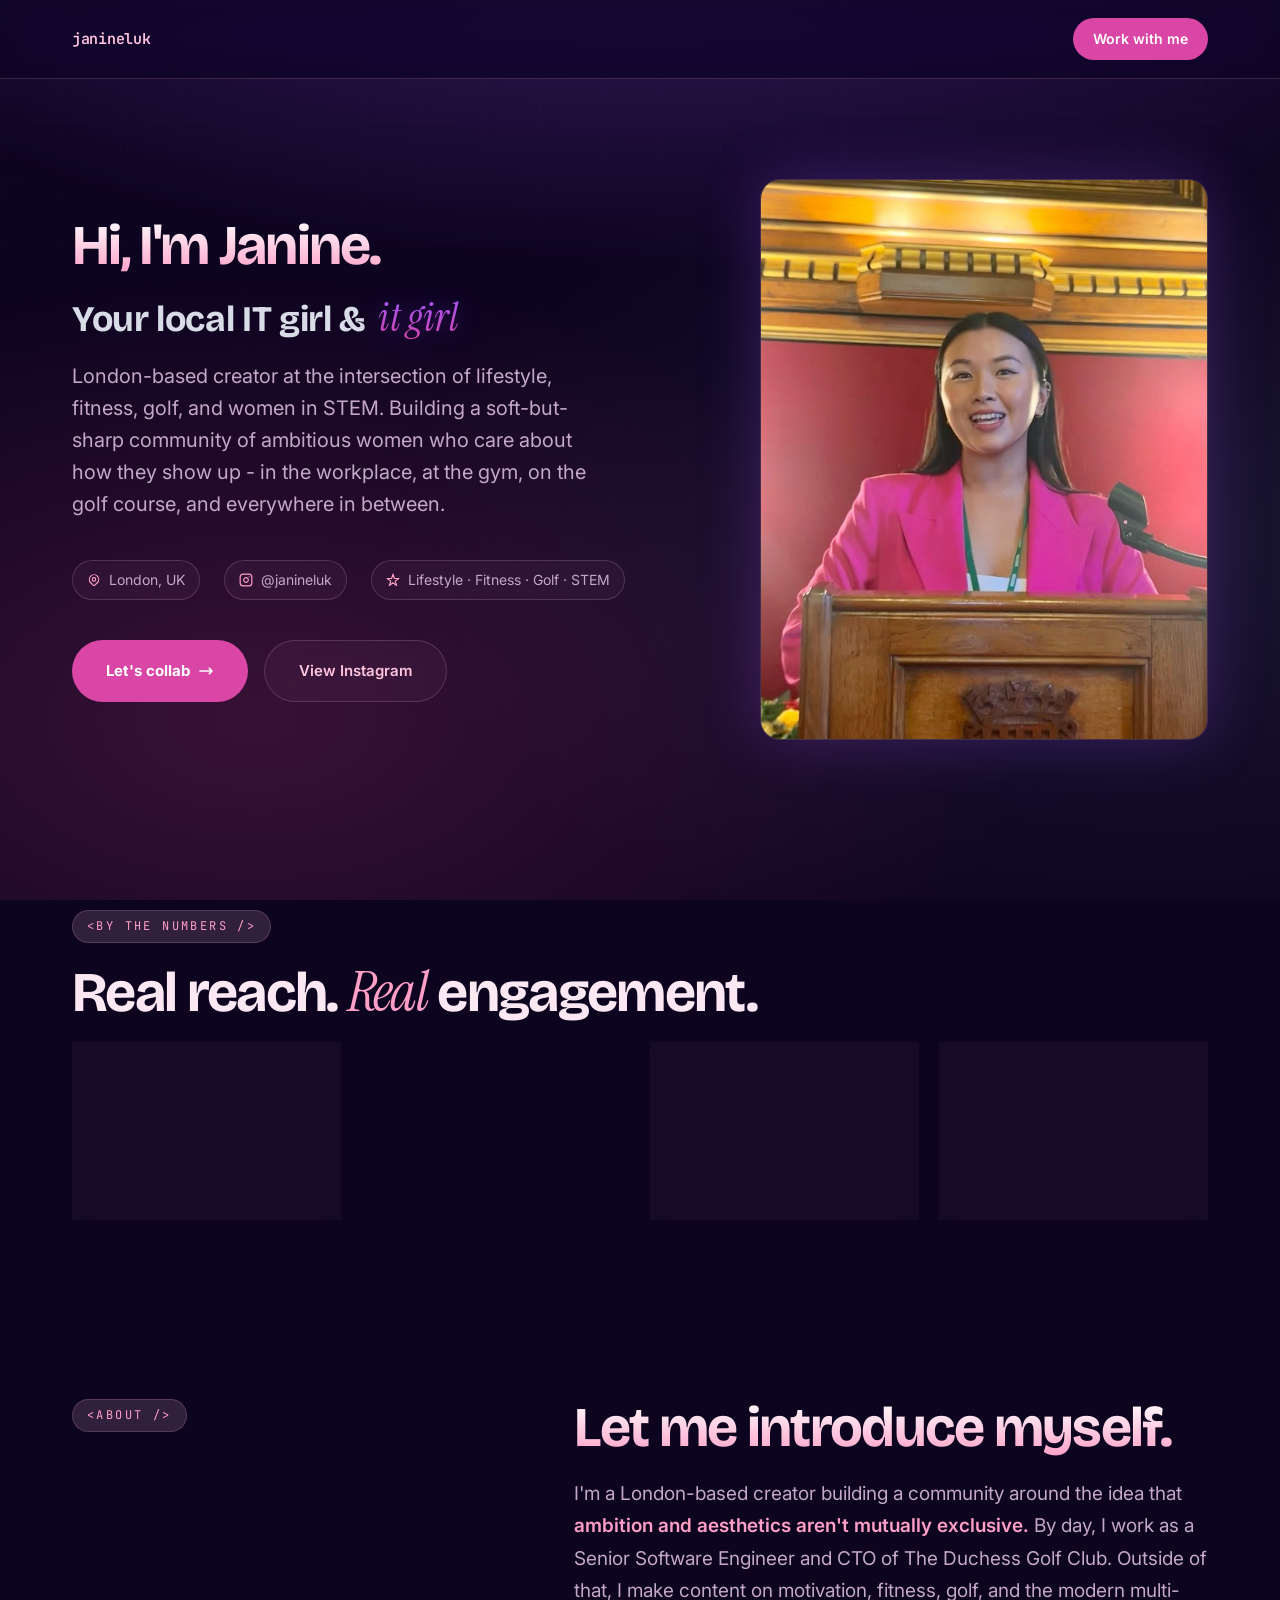
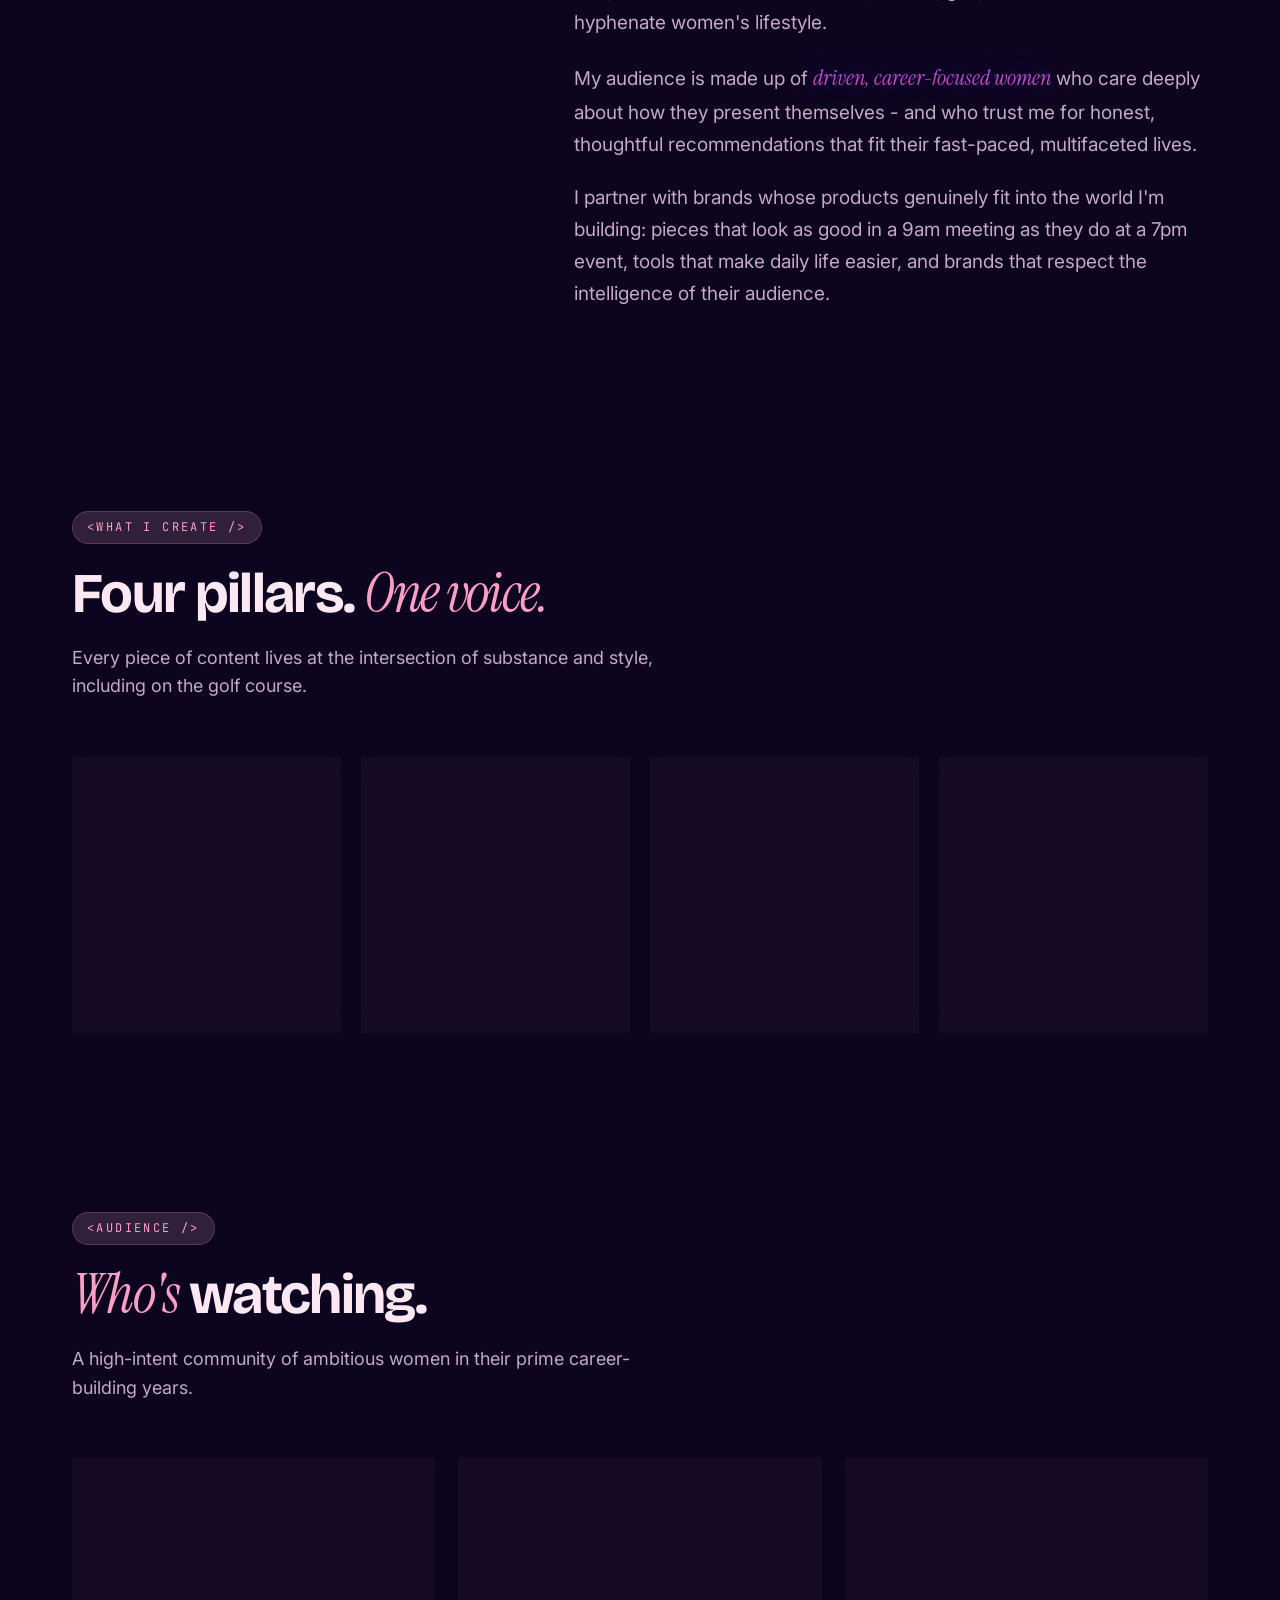
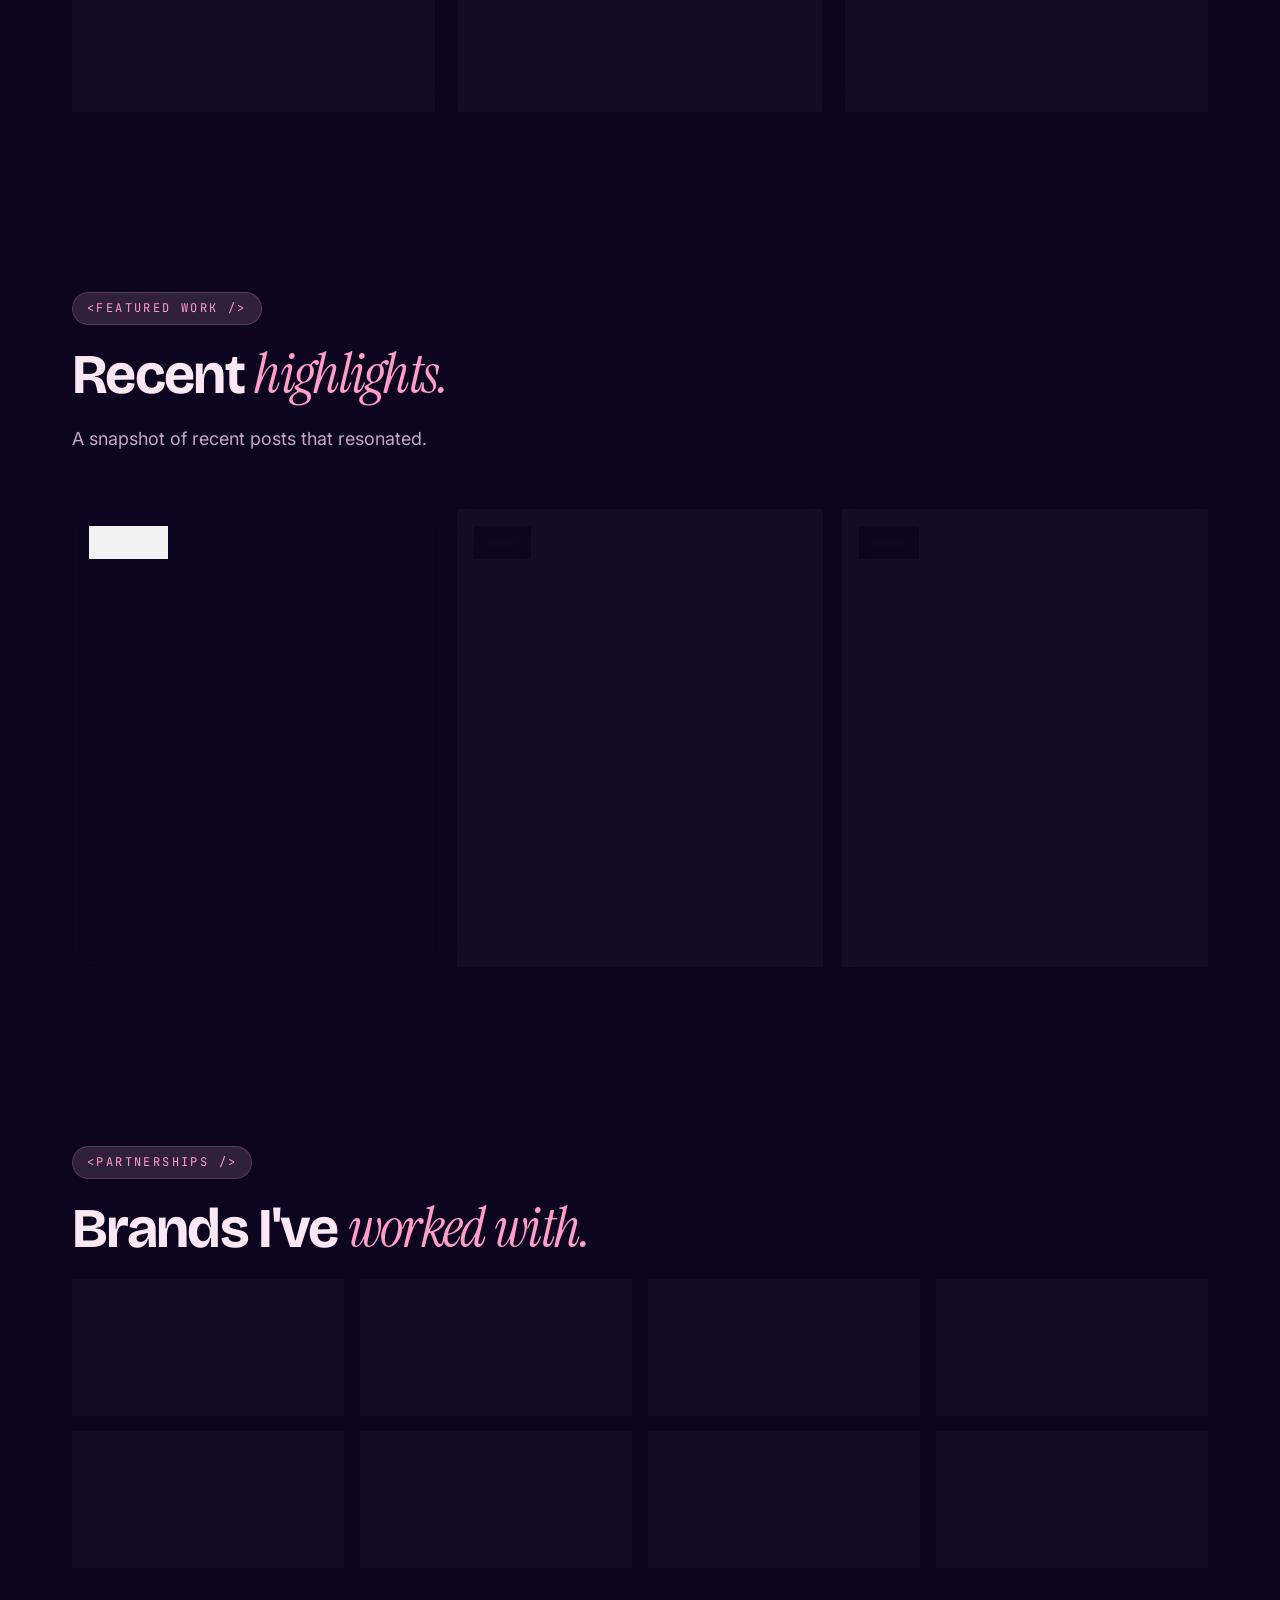
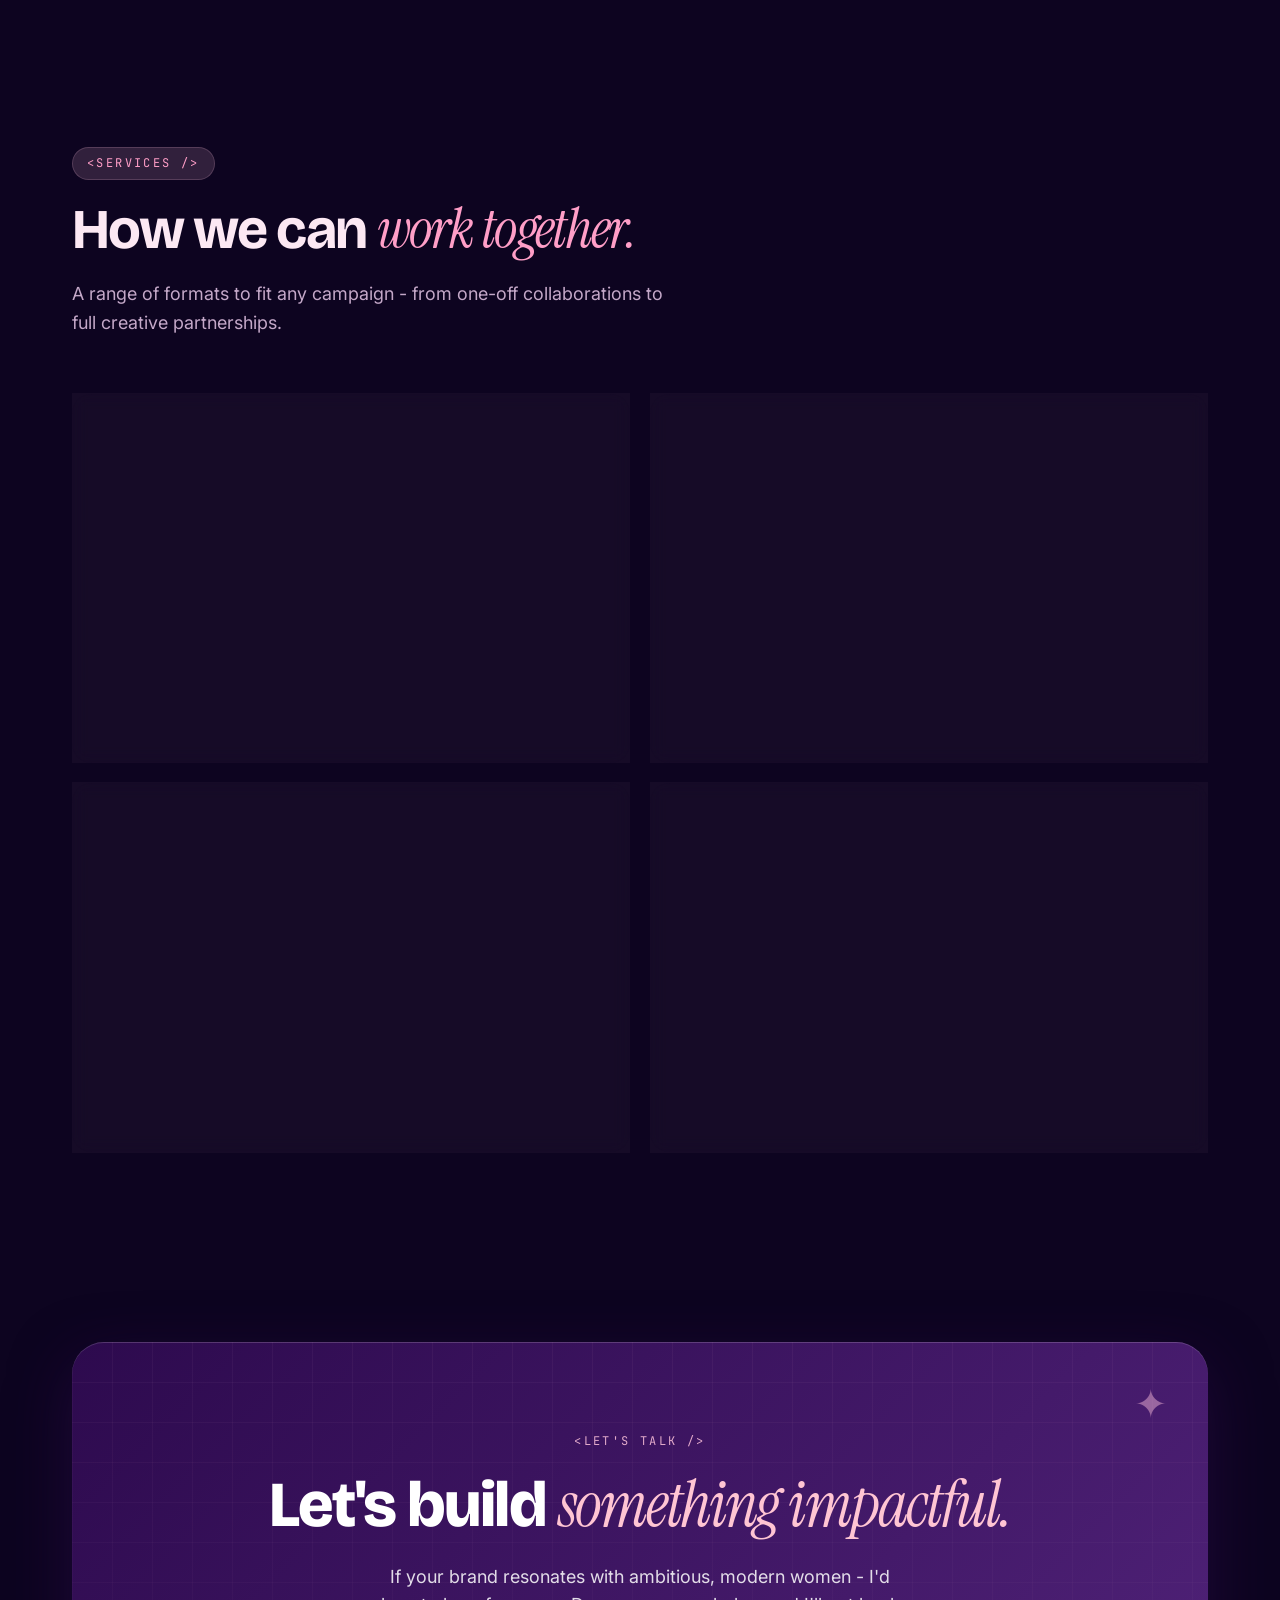
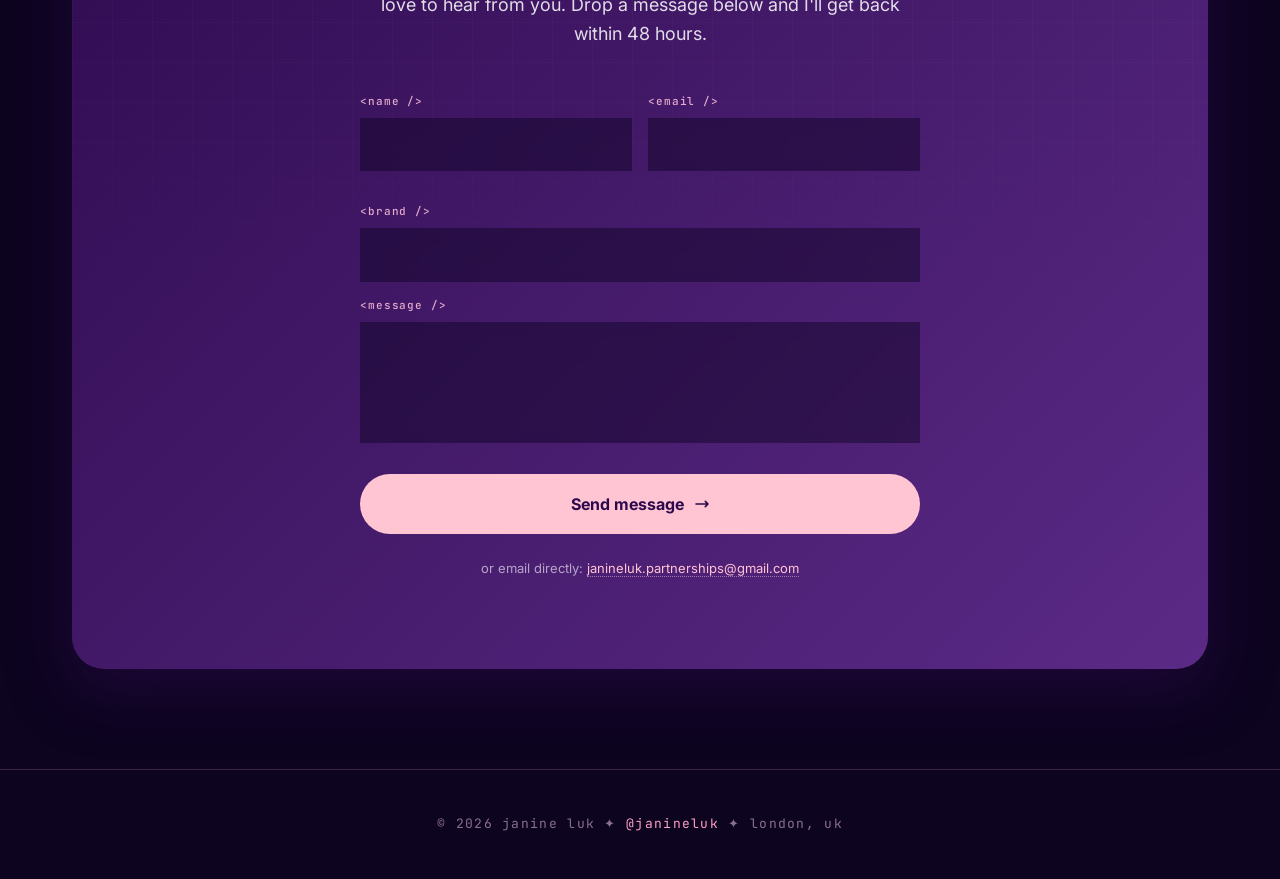
==== commit ad71cda4: "Initial changes" ====
--- a/janine-luk-media-kit.html
+++ b/janine-luk-media-kit.html
@@ -3,952 +3,12 @@
 <head>
 <meta charset="UTF-8" />
 <meta name="viewport" content="width=device-width, initial-scale=1.0" />
-<title>Janine Luk ✦ Content Creator &amp; it girl ♡</title>
-<meta name="description" content="Janine Luk (@janineluk) — your local IT girl &amp; it girl. London-based content creator covering motivational lifestyle, fitness, and women in STEM." />
+<title>Janine Luk | Content Creator</title>
+<meta name="description" content="Janine Luk (@janineluk) — your local IT girl &amp; it girl. London-based content creator covering motivational lifestyle, fitness, golf, and women in STEM." />
 <link rel="preconnect" href="https://fonts.googleapis.com">
 <link rel="preconnect" href="https://fonts.gstatic.com" crossorigin>
 <link href="https://fonts.googleapis.com/css2?family=Bricolage+Grotesque:opsz,wght@12..96,600;12..96,700;12..96,800&family=Instrument+Serif:ital@0;1&family=Inter:wght@400;500;600;700;800&family=JetBrains+Mono:wght@400;500;600;700&display=swap" rel="stylesheet">
-<style>
-  :root {
-    --bg: #0d0420;
-    --bg-deep: #060212;
-    --bg-card: rgba(255, 192, 220, 0.04);
-    --bg-elevated: rgba(255, 192, 220, 0.08);
-    --pink: #ffc4dd;
-    --pink-bright: #ff9ec7;
-    --pink-soft: rgba(255, 196, 221, 0.15);
-    --purple: #5b2a86;
-    --purple-deep: #2d0a4e;
-    --purple-bright: #a259ff;
-    --magenta: #d946a5;
-    --cyan: #b5f5ff;
-    --text: #fce8f3;
-    --text-dim: #c4a8c8;
-    --text-mute: #8a6f8e;
-    --border: rgba(255, 196, 221, 0.18);
-    --border-glow: rgba(162, 89, 255, 0.4);
-    --radius: 20px;
-  }
-
-  * { box-sizing: border-box; margin: 0; padding: 0; }
-
-  html { scroll-behavior: smooth; }
-
-  body {
-    background: var(--bg);
-    color: var(--text);
-    font-family: 'Inter', -apple-system, BlinkMacSystemFont, sans-serif;
-    line-height: 1.6;
-    -webkit-font-smoothing: antialiased;
-    overflow-x: hidden;
-    position: relative;
-  }
-
-  /* === SYNTHWAVE BACKGROUND === */
-  body::before {
-    content: '';
-    position: fixed;
-    inset: 0;
-    background:
-      radial-gradient(ellipse 80% 50% at 50% -20%, rgba(162, 89, 255, 0.35), transparent),
-      radial-gradient(ellipse 60% 50% at 20% 80%, rgba(255, 77, 158, 0.18), transparent),
-      radial-gradient(ellipse 60% 50% at 90% 60%, rgba(181, 245, 255, 0.08), transparent);
-    pointer-events: none;
-    z-index: 0;
-  }
-
-  body::after {
-    content: '';
-    position: fixed;
-    inset: 0;
-    background-image:
-      linear-gradient(rgba(255, 196, 221, 0.04) 1px, transparent 1px),
-      linear-gradient(90deg, rgba(255, 196, 221, 0.04) 1px, transparent 1px);
-    background-size: 60px 60px;
-    pointer-events: none;
-    z-index: 0;
-    mask-image: linear-gradient(to bottom, rgba(0,0,0,0.5), transparent 60%);
-    -webkit-mask-image: linear-gradient(to bottom, rgba(0,0,0,0.5), transparent 60%);
-  }
-
-  .container {
-    max-width: 1200px;
-    margin: 0 auto;
-    padding: 0 32px;
-    position: relative;
-    z-index: 1;
-  }
-
-  /* === NAV === */
-  nav {
-    position: sticky;
-    top: 0;
-    z-index: 50;
-    background: rgba(13, 4, 32, 0.75);
-    backdrop-filter: blur(20px) saturate(180%);
-    -webkit-backdrop-filter: blur(20px) saturate(180%);
-    border-bottom: 1px solid var(--border);
-  }
-  .nav-inner {
-    display: flex;
-    align-items: center;
-    justify-content: space-between;
-    padding: 18px 32px;
-    max-width: 1200px;
-    margin: 0 auto;
-  }
-  .logo {
-    font-family: 'JetBrains Mono', ui-monospace, 'SF Mono', Monaco, Consolas, monospace;
-    font-weight: 600;
-    font-size: 15px;
-    letter-spacing: -0.02em;
-    color: var(--pink);
-    line-height: 1;
-  }
-  .nav-cta {
-    background: var(--magenta);
-    color: #fff;
-    padding: 10px 20px;
-    border-radius: 100px;
-    text-decoration: none;
-    font-weight: 600;
-    font-size: 14px;
-    transition: transform 0.2s, background 0.2s;
-  }
-  .nav-cta:hover {
-    transform: translateY(-2px);
-    background: #c13a92;
-  }
-
-  /* === HERO === */
-  .hero {
-    padding: 100px 0 80px;
-    position: relative;
-  }
-  .hero-grid {
-    display: grid;
-    grid-template-columns: 1.4fr 1fr;
-    gap: 60px;
-    align-items: center;
-    position: relative;
-  }
-  .hero-tag {
-    display: inline-flex;
-    align-items: center;
-    gap: 10px;
-    background: var(--pink-soft);
-    border: 1px solid var(--border);
-    color: var(--pink);
-    padding: 10px 18px;
-    border-radius: 100px;
-    font-size: 12px;
-    font-weight: 600;
-    margin-bottom: 28px;
-    letter-spacing: 0.08em;
-    text-transform: uppercase;
-    backdrop-filter: blur(8px);
-  }
-  .hero-tag::before {
-    content: '';
-    width: 8px;
-    height: 8px;
-    background: var(--pink-bright);
-    border-radius: 50%;
-    animation: pulse 2s infinite;
-    box-shadow: 0 0 12px var(--pink-bright);
-  }
-  @keyframes pulse {
-    0%, 100% { opacity: 1; transform: scale(1); }
-    50% { opacity: 0.4; transform: scale(0.9); }
-  }
-  h1 {
-    font-family: 'Bricolage Grotesque', sans-serif;
-    font-size: clamp(36px, 5.2vw, 64px);
-    font-weight: 800;
-    line-height: 1;
-    letter-spacing: -0.03em;
-    margin-bottom: 28px;
-    background: linear-gradient(180deg, #fff 0%, var(--pink) 60%, var(--pink-bright) 100%);
-    -webkit-background-clip: text;
-    background-clip: text;
-    -webkit-text-fill-color: transparent;
-    color: transparent;
-  }
-  h1 .accent {
-    font-family: 'Instrument Serif', serif;
-    font-style: italic;
-    font-weight: 400;
-    background: linear-gradient(180deg, var(--purple-bright) 0%, var(--magenta) 100%);
-    -webkit-background-clip: text;
-    background-clip: text;
-    -webkit-text-fill-color: transparent;
-    color: transparent;
-    text-shadow: 0 0 60px rgba(162, 89, 255, 0.6);
-  }
-  h1 .heart {
-    -webkit-text-fill-color: #FFC5D3;
-    color: #FFC5D3;
-    font-weight: 400;
-    display: inline-block;
-    font-size: 0.7em;
-    vertical-align: 0.18em;
-    text-shadow: 0 0 24px rgba(255, 197, 211, 0.7);
-  }
-  .hero-sub {
-    font-size: 20px;
-    color: var(--text-dim);
-    margin-bottom: 40px;
-    max-width: 540px;
-    line-height: 1.6;
-  }
-  .hero-meta {
-    display: flex;
-    gap: 24px;
-    flex-wrap: wrap;
-    margin-bottom: 40px;
-  }
-  .hero-meta-item {
-    display: flex;
-    align-items: center;
-    gap: 8px;
-    color: var(--text-dim);
-    font-size: 14px;
-    background: var(--bg-card);
-    border: 1px solid var(--border);
-    padding: 8px 14px;
-    border-radius: 100px;
-    backdrop-filter: blur(8px);
-  }
-  .hero-meta-item svg { width: 14px; height: 14px; color: var(--pink-bright); }
-  .hero-actions {
-    display: flex;
-    gap: 16px;
-    flex-wrap: wrap;
-  }
-  .btn-primary {
-    background: var(--magenta);
-    color: #fff;
-    padding: 18px 34px;
-    border-radius: 100px;
-    text-decoration: none;
-    font-weight: 700;
-    font-size: 15px;
-    transition: transform 0.2s, background 0.2s;
-    display: inline-flex;
-    align-items: center;
-    gap: 8px;
-  }
-  .btn-primary:hover {
-    transform: translateY(-3px);
-    background: #c13a92;
-  }
-  .btn-secondary {
-    background: var(--bg-card);
-    color: var(--pink);
-    padding: 18px 34px;
-    border-radius: 100px;
-    text-decoration: none;
-    font-weight: 600;
-    font-size: 15px;
-    border: 1px solid var(--border);
-    backdrop-filter: blur(8px);
-    transition: all 0.2s;
-  }
-  .btn-secondary:hover {
-    border-color: var(--pink-bright);
-    background: var(--pink-soft);
-    color: #fff;
-  }
-
-  .hero-photo {
-    aspect-ratio: 4/5;
-    background:
-      linear-gradient(135deg, rgba(255, 196, 221, 0.08) 0%, rgba(162, 89, 255, 0.12) 100%),
-      var(--bg-deep);
-    border-radius: var(--radius);
-    border: 1px solid var(--border);
-    display: flex;
-    align-items: center;
-    justify-content: center;
-    color: var(--text-mute);
-    font-size: 14px;
-    text-align: center;
-    padding: 20px;
-    position: relative;
-    overflow: hidden;
-    box-shadow:
-      0 0 60px rgba(162, 89, 255, 0.25),
-      inset 0 0 60px rgba(255, 196, 221, 0.05);
-  }
-  .hero-photo::before {
-    content: '';
-    position: absolute;
-    inset: 0;
-    background-image:
-      linear-gradient(rgba(255, 196, 221, 0.06) 1px, transparent 1px),
-      linear-gradient(90deg, rgba(255, 196, 221, 0.06) 1px, transparent 1px);
-    background-size: 30px 30px;
-  }
-  .hero-photo::after {
-    content: '✦ drop your photo here\A (4:5 vibes)';
-    white-space: pre;
-    font-size: 13px;
-    color: var(--text-mute);
-    font-family: 'JetBrains Mono', ui-monospace, 'SF Mono', Monaco, Consolas, monospace;
-    letter-spacing: 0.05em;
-    position: relative;
-    z-index: 1;
-  }
-
-  /* === SECTION GENERAL === */
-  section { padding: 90px 0; position: relative; }
-  .section-label {
-    font-family: 'JetBrains Mono', ui-monospace, 'SF Mono', Monaco, Consolas, monospace;
-    font-size: 12px;
-    font-weight: 400;
-    letter-spacing: 0.2em;
-    text-transform: uppercase;
-    color: var(--pink-bright);
-    margin-bottom: 20px;
-    display: inline-block;
-    padding: 6px 14px;
-    background: var(--pink-soft);
-    border: 1px solid var(--border);
-    border-radius: 100px;
-  }
-  .section-title {
-    font-family: 'Bricolage Grotesque', sans-serif;
-    font-size: clamp(36px, 5vw, 56px);
-    font-weight: 700;
-    letter-spacing: -0.03em;
-    line-height: 1.05;
-    margin-bottom: 20px;
-    max-width: 700px;
-    color: var(--text);
-  }
-  .section-title em {
-    font-family: 'Instrument Serif', serif;
-    font-style: italic;
-    font-weight: 400;
-    color: var(--pink-bright);
-  }
-  .section-sub {
-    color: var(--text-dim);
-    font-size: 18px;
-    margin-bottom: 56px;
-    max-width: 600px;
-    line-height: 1.6;
-  }
-
-  /* === STATS === */
-  .stats-grid {
-    display: grid;
-    grid-template-columns: repeat(4, 1fr);
-    gap: 20px;
-  }
-  .stat-card {
-    background: var(--bg-card);
-    border: 1px solid var(--border);
-    border-radius: var(--radius);
-    padding: 32px 28px;
-    transition: all 0.3s;
-    backdrop-filter: blur(12px);
-    position: relative;
-    overflow: hidden;
-  }
-  .stat-card::before {
-    content: '';
-    position: absolute;
-    inset: 0;
-    background: linear-gradient(135deg, transparent 0%, rgba(255, 196, 221, 0.04) 100%);
-    pointer-events: none;
-  }
-  .stat-card:hover {
-    border-color: var(--pink-bright);
-    transform: translateY(-4px);
-    box-shadow: 0 12px 40px rgba(255, 77, 158, 0.2);
-  }
-  .stat-card.highlight {
-    background: linear-gradient(135deg, var(--magenta) 0%, var(--purple-bright) 100%);
-    border-color: var(--pink-bright);
-    color: #fff;
-    box-shadow:
-      0 8px 32px rgba(255, 77, 158, 0.4),
-      inset 0 1px 0 rgba(255, 255, 255, 0.2);
-  }
-  .stat-card.highlight::after {
-    content: '✦';
-    position: absolute;
-    top: 20px;
-    right: 24px;
-    font-size: 24px;
-    color: rgba(255, 255, 255, 0.6);
-    animation: spin 8s linear infinite;
-  }
-  @keyframes spin {
-    from { transform: rotate(0deg); }
-    to { transform: rotate(360deg); }
-  }
-  .stat-label {
-    font-family: 'JetBrains Mono', ui-monospace, 'SF Mono', Monaco, Consolas, monospace;
-    font-size: 11px;
-    color: var(--text-mute);
-    text-transform: uppercase;
-    letter-spacing: 0.15em;
-    margin-bottom: 14px;
-    position: relative;
-  }
-  .stat-card.highlight .stat-label { color: rgba(255,255,255,0.9); }
-  .stat-value {
-    font-family: 'Bricolage Grotesque', sans-serif;
-    font-size: 48px;
-    font-weight: 800;
-    line-height: 1;
-    letter-spacing: -0.04em;
-    margin-bottom: 10px;
-    color: var(--text);
-    position: relative;
-  }
-  .stat-card.highlight .stat-value { color: #fff; }
-  .stat-detail {
-    font-size: 13px;
-    color: var(--text-dim);
-    position: relative;
-  }
-  .stat-card.highlight .stat-detail { color: rgba(255,255,255,0.9); }
-
-  /* === ABOUT === */
-  .about-grid {
-    display: grid;
-    grid-template-columns: 1fr 1.5fr;
-    gap: 80px;
-    align-items: start;
-  }
-  .about-bio {
-    font-size: 19px;
-    color: var(--text-dim);
-    line-height: 1.7;
-  }
-  .about-bio p { margin-bottom: 20px; }
-  .about-bio strong {
-    color: var(--pink-bright);
-    font-weight: 600;
-  }
-  .about-bio em {
-    font-family: 'Instrument Serif', serif;
-    font-style: italic;
-    color: var(--pink);
-    font-size: 1.08em;
-  }
-
-  /* === PILLARS === */
-  .pillars-grid {
-    display: grid;
-    grid-template-columns: repeat(4, 1fr);
-    gap: 20px;
-  }
-  .pillar {
-    background: var(--bg-card);
-    border: 1px solid var(--border);
-    border-radius: var(--radius);
-    padding: 32px 26px;
-    transition: all 0.3s;
-    backdrop-filter: blur(8px);
-    position: relative;
-  }
-  .pillar:hover {
-    border-color: var(--purple-bright);
-    transform: translateY(-3px);
-    box-shadow: 0 12px 40px rgba(162, 89, 255, 0.2);
-  }
-  .pillar-icon {
-    width: 52px;
-    height: 52px;
-    background: linear-gradient(135deg, var(--pink-soft) 0%, rgba(162, 89, 255, 0.2) 100%);
-    border: 1px solid var(--border);
-    color: var(--pink-bright);
-    border-radius: 14px;
-    display: flex;
-    align-items: center;
-    justify-content: center;
-    font-size: 24px;
-    margin-bottom: 22px;
-    text-shadow: 0 0 12px var(--pink-bright);
-  }
-  .pillar-title {
-    font-family: 'Bricolage Grotesque', sans-serif;
-    font-size: 22px;
-    font-weight: 700;
-    letter-spacing: -0.01em;
-    margin-bottom: 10px;
-    color: var(--text);
-  }
-  .pillar-desc {
-    font-size: 14px;
-    color: var(--text-dim);
-    line-height: 1.6;
-  }
-
-  /* === AUDIENCE === */
-  .audience-grid {
-    display: grid;
-    grid-template-columns: repeat(3, 1fr);
-    gap: 24px;
-  }
-  .audience-card {
-    background: var(--bg-card);
-    border: 1px solid var(--border);
-    border-radius: var(--radius);
-    padding: 32px;
-    backdrop-filter: blur(8px);
-  }
-  .audience-card h4 {
-    font-family: 'JetBrains Mono', ui-monospace, 'SF Mono', Monaco, Consolas, monospace;
-    font-size: 12px;
-    font-weight: 400;
-    color: var(--pink-bright);
-    text-transform: uppercase;
-    letter-spacing: 0.15em;
-    margin-bottom: 22px;
-  }
-  .audience-row {
-    display: flex;
-    justify-content: space-between;
-    align-items: center;
-    padding: 12px 0;
-    border-bottom: 1px solid var(--border);
-    font-size: 15px;
-  }
-  .audience-row:last-child { border-bottom: none; }
-  .audience-row .label { color: var(--text-dim); }
-  .audience-row .value {
-    font-weight: 700;
-    font-family: 'Bricolage Grotesque', sans-serif;
-    color: var(--pink);
-  }
-  .placeholder-note {
-    background: linear-gradient(135deg, rgba(162, 89, 255, 0.12) 0%, rgba(255, 77, 158, 0.08) 100%);
-    color: var(--pink);
-    padding: 18px 22px;
-    border-radius: 14px;
-    font-size: 13px;
-    margin-top: 28px;
-    border: 1px solid var(--border);
-    border-left: 3px solid var(--pink-bright);
-    backdrop-filter: blur(8px);
-  }
-
-  /* === FEATURED CONTENT === */
-  .content-grid {
-    display: grid;
-    grid-template-columns: repeat(3, 1fr);
-    gap: 20px;
-  }
-  .content-card {
-    aspect-ratio: 4/5;
-    background: var(--bg-card);
-    border: 1px solid var(--border);
-    border-radius: var(--radius);
-    overflow: hidden;
-    position: relative;
-    transition: all 0.3s;
-    display: flex;
-    align-items: center;
-    justify-content: center;
-    color: var(--text-mute);
-    text-align: center;
-    padding: 24px;
-    backdrop-filter: blur(8px);
-  }
-  .content-card:hover {
-    transform: translateY(-4px);
-    border-color: var(--pink-bright);
-    box-shadow: 0 12px 40px rgba(255, 77, 158, 0.25);
-  }
-  .content-card.viral {
-    background: linear-gradient(135deg, var(--magenta) 0%, var(--purple-bright) 100%);
-    border-color: var(--pink-bright);
-    box-shadow: 0 8px 32px rgba(255, 77, 158, 0.4);
-  }
-  .content-card.viral .badge {
-    background: rgba(255, 255, 255, 0.95);
-    color: var(--magenta);
-    font-weight: 800;
-  }
-  .badge {
-    position: absolute;
-    top: 16px;
-    left: 16px;
-    background: rgba(13, 4, 32, 0.8);
-    color: var(--pink);
-    padding: 6px 12px;
-    border-radius: 100px;
-    font-size: 11px;
-    font-weight: 700;
-    letter-spacing: 0.08em;
-    text-transform: uppercase;
-    backdrop-filter: blur(8px);
-    border: 1px solid var(--border);
-  }
-  .content-card .placeholder {
-    font-size: 13px;
-    line-height: 1.5;
-    font-family: 'JetBrains Mono', ui-monospace, 'SF Mono', Monaco, Consolas, monospace;
-  }
-  .content-card .views {
-    position: absolute;
-    bottom: 20px;
-    left: 20px;
-    right: 20px;
-    font-family: 'Bricolage Grotesque', sans-serif;
-    font-size: 32px;
-    font-weight: 800;
-    color: #fff;
-    text-align: left;
-    letter-spacing: -0.02em;
-  }
-  .content-card .views small {
-    display: block;
-    font-family: 'Inter', sans-serif;
-    font-size: 12px;
-    font-weight: 500;
-    color: rgba(255, 255, 255, 0.85);
-    margin-top: 6px;
-    letter-spacing: 0;
-  }
-
-  /* === COLLABS === */
-  .collabs-grid {
-    display: grid;
-    grid-template-columns: repeat(4, 1fr);
-    gap: 16px;
-  }
-  .collab-card {
-    aspect-ratio: 2/1;
-    background: var(--bg-card);
-    border: 1px solid var(--border);
-    border-radius: 14px;
-    display: flex;
-    align-items: center;
-    justify-content: center;
-    color: var(--text-mute);
-    font-size: 13px;
-    text-align: center;
-    padding: 16px;
-    transition: all 0.3s;
-    backdrop-filter: blur(8px);
-    font-family: 'JetBrains Mono', ui-monospace, 'SF Mono', Monaco, Consolas, monospace;
-    letter-spacing: 0.05em;
-  }
-  .collab-card:hover {
-    border-color: var(--pink-bright);
-    color: var(--pink);
-    transform: translateY(-2px);
-  }
-
-  /* === SERVICES === */
-  .services-grid {
-    display: grid;
-    grid-template-columns: repeat(2, 1fr);
-    gap: 20px;
-  }
-  .service-card {
-    background: var(--bg-card);
-    border: 1px solid var(--border);
-    border-radius: var(--radius);
-    padding: 38px;
-    transition: all 0.3s;
-    backdrop-filter: blur(8px);
-    position: relative;
-    overflow: hidden;
-  }
-  .service-card::before {
-    content: '';
-    position: absolute;
-    top: 0;
-    right: 0;
-    width: 200px;
-    height: 200px;
-    background: radial-gradient(circle, rgba(255, 196, 221, 0.06) 0%, transparent 70%);
-    pointer-events: none;
-  }
-  .service-card:hover {
-    border-color: var(--pink-bright);
-    transform: translateY(-3px);
-    box-shadow: 0 12px 40px rgba(255, 77, 158, 0.2);
-  }
-  .service-header {
-    display: flex;
-    justify-content: space-between;
-    align-items: flex-start;
-    margin-bottom: 18px;
-    position: relative;
-  }
-  .service-title {
-    font-family: 'Bricolage Grotesque', sans-serif;
-    font-size: 26px;
-    font-weight: 700;
-    letter-spacing: -0.02em;
-    color: var(--text);
-  }
-  .service-tag {
-    background: var(--pink-soft);
-    color: var(--pink-bright);
-    padding: 6px 14px;
-    border-radius: 100px;
-    font-size: 11px;
-    font-weight: 700;
-    white-space: nowrap;
-    letter-spacing: 0.08em;
-    text-transform: uppercase;
-    border: 1px solid var(--border);
-  }
-  .service-desc {
-    color: var(--text-dim);
-    font-size: 15px;
-    line-height: 1.6;
-    margin-bottom: 22px;
-    position: relative;
-  }
-  .service-includes {
-    list-style: none;
-    padding: 0;
-    position: relative;
-  }
-  .service-includes li {
-    padding: 9px 0;
-    color: var(--text-dim);
-    font-size: 14px;
-    display: flex;
-    align-items: center;
-    gap: 12px;
-  }
-  .service-includes li::before {
-    content: '✦';
-    color: var(--pink-bright);
-    font-size: 12px;
-    flex-shrink: 0;
-  }
-
-  /* === CTA === */
-  .cta { padding: 100px 0; }
-  .cta-inner {
-    background: linear-gradient(135deg, var(--purple-deep) 0%, var(--purple) 100%);
-    border-radius: 32px;
-    padding: 90px 60px;
-    text-align: center;
-    position: relative;
-    overflow: hidden;
-    box-shadow:
-      0 20px 60px rgba(45, 10, 78, 0.5),
-      inset 0 1px 0 rgba(255, 255, 255, 0.15);
-  }
-  .cta-inner::before {
-    content: '';
-    position: absolute;
-    inset: 0;
-    background-image:
-      linear-gradient(rgba(255, 196, 221, 0.08) 1px, transparent 1px),
-      linear-gradient(90deg, rgba(255, 196, 221, 0.08) 1px, transparent 1px);
-    background-size: 40px 40px;
-    mask-image: linear-gradient(to bottom, rgba(0,0,0,0.6), transparent 70%);
-    -webkit-mask-image: linear-gradient(to bottom, rgba(0,0,0,0.6), transparent 70%);
-  }
-  .cta-inner::after {
-    content: '✦';
-    position: absolute;
-    top: 30px;
-    right: 40px;
-    font-size: 40px;
-    color: rgba(255, 196, 221, 0.45);
-    animation: spin 12s linear infinite;
-  }
-  .cta-label {
-    font-family: 'JetBrains Mono', ui-monospace, 'SF Mono', Monaco, Consolas, monospace;
-    font-size: 12px;
-    letter-spacing: 0.2em;
-    color: rgba(255, 196, 221, 0.85);
-    margin-bottom: 20px;
-    text-transform: uppercase;
-    position: relative;
-  }
-  .cta h2 {
-    font-family: 'Bricolage Grotesque', sans-serif;
-    font-size: clamp(40px, 6vw, 64px);
-    font-weight: 800;
-    letter-spacing: -0.03em;
-    line-height: 1.05;
-    margin-bottom: 24px;
-    color: #fff;
-    position: relative;
-  }
-  .cta h2 em {
-    font-family: 'Instrument Serif', serif;
-    font-style: italic;
-    font-weight: 400;
-    color: #FFC5D3;
-  }
-  .cta p {
-    font-size: 18px;
-    color: rgba(255, 255, 255, 0.85);
-    margin-bottom: 44px;
-    max-width: 520px;
-    margin-left: auto;
-    margin-right: auto;
-    position: relative;
-  }
-  .cta-btn {
-    background: #FFC5D3;
-    color: var(--purple-deep);
-    padding: 20px 40px;
-    border-radius: 100px;
-    text-decoration: none;
-    font-weight: 700;
-    font-size: 16px;
-    display: inline-flex;
-    align-items: center;
-    gap: 10px;
-    transition: transform 0.2s, background 0.2s;
-    position: relative;
-    border: none;
-    cursor: pointer;
-    font-family: 'Inter', sans-serif;
-  }
-  .cta-btn:hover {
-    transform: translateY(-3px);
-    background: #ffb0c4;
-  }
-
-  /* === CONTACT FORM === */
-  .contact-form {
-    max-width: 560px;
-    margin: 0 auto;
-    text-align: left;
-    position: relative;
-  }
-  .form-row {
-    display: grid;
-    grid-template-columns: 1fr 1fr;
-    gap: 16px;
-    margin-bottom: 16px;
-  }
-  .form-field {
-    margin-bottom: 16px;
-  }
-  .form-field label {
-    display: block;
-    font-family: 'JetBrains Mono', ui-monospace, 'SF Mono', Monaco, Consolas, monospace;
-    font-size: 11px;
-    font-weight: 500;
-    color: rgba(255, 196, 221, 0.85);
-    letter-spacing: 0.08em;
-    margin-bottom: 8px;
-    text-transform: lowercase;
-  }
-  .form-field input,
-  .form-field textarea {
-    width: 100%;
-    background: rgba(13, 4, 32, 0.45);
-    border: 1px solid rgba(255, 196, 221, 0.25);
-    border-radius: 12px;
-    padding: 14px 16px;
-    color: #fff;
-    font-family: 'Inter', sans-serif;
-    font-size: 15px;
-    line-height: 1.5;
-    transition: border-color 0.2s, background 0.2s, box-shadow 0.2s;
-    backdrop-filter: blur(8px);
-  }
-  .form-field input:focus,
-  .form-field textarea:focus {
-    outline: none;
-    border-color: #FFC5D3;
-    background: rgba(13, 4, 32, 0.6);
-    box-shadow: 0 0 0 3px rgba(255, 197, 211, 0.15);
-  }
-  .form-field input::placeholder,
-  .form-field textarea::placeholder {
-    color: rgba(255, 255, 255, 0.35);
-  }
-  .form-field textarea {
-    resize: vertical;
-    min-height: 120px;
-    font-family: 'Inter', sans-serif;
-  }
-  .form-submit {
-    margin-top: 8px;
-    width: 100%;
-    justify-content: center;
-  }
-  .form-fallback {
-    margin-top: 24px;
-    font-size: 13px;
-    color: rgba(255, 255, 255, 0.6);
-    text-align: center;
-  }
-  .form-fallback a {
-    color: #FFC5D3;
-    text-decoration: none;
-    border-bottom: 1px dotted rgba(255, 197, 211, 0.5);
-  }
-  .form-fallback a:hover { color: #fff; }
-  .form-success {
-    background: rgba(255, 196, 221, 0.1);
-    border: 1px solid rgba(255, 196, 221, 0.35);
-    border-radius: 12px;
-    padding: 20px;
-    text-align: center;
-    color: #FFC5D3;
-    font-size: 15px;
-    display: none;
-  }
-  .form-success.show { display: block; }
-  @media (max-width: 560px) {
-    .form-row { grid-template-columns: 1fr; gap: 0; }
-  }
-
-  /* === FOOTER === */
-  footer {
-    border-top: 1px solid var(--border);
-    padding: 44px 0;
-    text-align: center;
-    color: var(--text-mute);
-    font-size: 13px;
-    font-family: 'JetBrains Mono', ui-monospace, 'SF Mono', Monaco, Consolas, monospace;
-    letter-spacing: 0.1em;
-  }
-  footer a {
-    color: var(--pink-bright);
-    text-decoration: none;
-    transition: color 0.2s;
-  }
-  footer a:hover { color: var(--pink); }
-
-  /* === RESPONSIVE === */
-  @media (max-width: 968px) {
-    .hero-grid { grid-template-columns: 1fr; }
-    .hero-photo { max-width: 400px; margin: 0 auto; }
-    .stats-grid { grid-template-columns: repeat(2, 1fr); }
-    .pillars-grid { grid-template-columns: repeat(2, 1fr); }
-    .audience-grid { grid-template-columns: 1fr; }
-    .content-grid { grid-template-columns: repeat(2, 1fr); }
-    .collabs-grid { grid-template-columns: repeat(2, 1fr); }
-    .services-grid { grid-template-columns: 1fr; }
-    .about-grid { grid-template-columns: 1fr; gap: 40px; }
-    .cta-inner { padding: 60px 32px; }
-  }
-  @media (max-width: 560px) {
-    .container { padding: 0 20px; }
-    .nav-inner { padding: 16px 20px; }
-    section { padding: 70px 0; }
-    .hero { padding: 60px 0 40px; }
-    .stats-grid { grid-template-columns: 1fr; }
-    .content-grid { grid-template-columns: 1fr; }
-    .hero-actions { flex-direction: column; }
-    .hero-actions a { width: 100%; justify-content: center; }
-    .hero-meta { gap: 10px; }
-  }
-</style>
+<link rel="stylesheet" href="styles.css" />
 </head>
 <body>
 
@@ -964,9 +24,9 @@
   <div class="container">
     <div class="hero-grid">
       <div>
-        <div class="hero-tag">✦ open for collabs</div>
-        <h1>your local IT girl<br>&amp; <span class="accent">it girl</span> <span class="heart">♡</span></h1>
-        <p class="hero-sub">London-based creator at the intersection of lifestyle, fitness, and women in STEM. Building a soft-but-sharp community of ambitious girls who care about how they show up — in the lab, at the gym, and everywhere in between.</p>
+        <h1 class="section-title">Hi, I'm Janine.</h1>
+        <p class="hero-subtitle"><span class="hero-subtitle-code">Your local IT girl &amp;</span> <span class="accent">it girl</span></p>
+        <p class="hero-sub">London-based creator at the intersection of lifestyle, fitness, golf, and women in STEM. Building a soft-but-sharp community of ambitious women who care about how they show up - in the workplace, at the gym, on the golf course, and everywhere in between.</p>
         <div class="hero-meta">
           <div class="hero-meta-item">
             <svg fill="none" stroke="currentColor" viewBox="0 0 24 24"><path stroke-linecap="round" stroke-linejoin="round" stroke-width="2" d="M17.657 16.657L13.414 20.9a2 2 0 01-2.827 0l-4.244-4.243a8 8 0 1111.314 0z"/><path stroke-linecap="round" stroke-linejoin="round" stroke-width="2" d="M15 11a3 3 0 11-6 0 3 3 0 016 0z"/></svg>
@@ -978,7 +38,7 @@
           </div>
           <div class="hero-meta-item">
             <svg fill="none" stroke="currentColor" viewBox="0 0 24 24"><path stroke-linecap="round" stroke-linejoin="round" stroke-width="2" d="M12 2l2.4 7.4H22l-6.2 4.5 2.4 7.4L12 16.8l-6.2 4.5 2.4-7.4L2 9.4h7.6L12 2z"/></svg>
-            Lifestyle · Fitness · STEM
+            Lifestyle · Fitness · Golf · STEM
           </div>
         </div>
         <div class="hero-actions">
@@ -989,7 +49,11 @@
           <a href="https://instagram.com/janineluk" class="btn-secondary" target="_blank" rel="noopener">View Instagram</a>
         </div>
       </div>
-      <div class="hero-photo"></div>
+      <div class="hero-visual">
+        <div class="hero-photo">
+          <img src="public/assets/image.png" alt="Janine Luk at UK Parliament" />
+        </div>
+      </div>
     </div>
   </div>
 </header>
@@ -1030,12 +94,12 @@
     <div class="about-grid">
       <div>
         <div class="section-label">&lt;about /&gt;</div>
-        <h2 class="section-title">Hi, <em>I'm Janine.</em></h2>
       </div>
       <div class="about-bio">
-        <p>I'm a London-based creator building a community around the idea that <strong>ambition and aesthetics aren't mutually exclusive.</strong> By day, I work in STEM; outside of it, I make content on motivation, fitness, and the modern multi-hyphenate girl's lifestyle.</p>
-        <p>My audience is made up of <em>driven, career-focused women</em> who care deeply about how they present themselves — and who trust me for honest, thoughtful recommendations that fit their fast-paced, multifaceted lives.</p>
-        <p>I partner with brands whose products actually fit into the world I'm building: pieces that look as good in a 9am meeting as they do at a 7pm event, tools that make daily life easier, and brands that respect the intelligence of their audience.</p>
+        <h1 class="section-title">Let me introduce myself.</h1>
+        <p>I'm a London-based creator building a community around the idea that <strong>ambition and aesthetics aren't mutually exclusive.</strong> By day, I work as a Senior Software Engineer and CTO of The Duchess Golf Club. Outside of that, I make content on motivation, fitness, golf, and the modern multi-hyphenate women's lifestyle.</p>
+        <p>My audience is made up of <em class="accent">driven, career-focused women</em> who care deeply about how they present themselves - and who trust me for honest, thoughtful recommendations that fit their fast-paced, multifaceted lives.</p>
+        <p>I partner with brands whose products genuinely fit into the world I'm building: pieces that look as good in a 9am meeting as they do at a 7pm event, tools that make daily life easier, and brands that respect the intelligence of their audience.</p>
       </div>
     </div>
   </div>
@@ -1046,7 +110,7 @@
   <div class="container">
     <div class="section-label">&lt;what i create /&gt;</div>
     <h2 class="section-title">Four pillars. <em>One voice.</em></h2>
-    <p class="section-sub">Every piece of content lives at the intersection of substance and style.</p>
+    <p class="section-sub">Every piece of content lives at the intersection of substance and style, including on the golf course.</p>
     <div class="pillars-grid">
       <div class="pillar">
         <div class="pillar-icon">✦</div>
@@ -1061,12 +125,12 @@
       <div class="pillar">
         <div class="pillar-icon">⬡</div>
         <div class="pillar-title">Women in STEM</div>
-        <p class="pillar-desc">Demystifying tech and science careers — and championing the women shaping them.</p>
+        <p class="pillar-desc">Demystifying tech careers and championing the women shaping them.</p>
       </div>
       <div class="pillar">
         <div class="pillar-icon">▲</div>
-        <div class="pillar-title">Fitness</div>
-        <p class="pillar-desc">Strength training, routines, and the mindset behind a sustainable practice.</p>
+        <div class="pillar-title">Fitness &amp; Golf</div>
+        <p class="pillar-desc">Strength training, range-to-course routines, and the mindset behind a sustainable performance lifestyle.</p>
       </div>
     </div>
   </div>
@@ -1097,9 +161,6 @@
         <div class="audience-row"><span class="label">United States</span><span class="value">[XX]%</span></div>
       </div>
     </div>
-    <div class="placeholder-note">
-      ✦ Pull these numbers from Instagram → Professional dashboard → Total audience. Update before sending pitches.
-    </div>
   </div>
 </section>
 
@@ -1131,7 +192,6 @@
   <div class="container">
     <div class="section-label">&lt;partnerships /&gt;</div>
     <h2 class="section-title">Brands I've <em>worked with.</em></h2>
-    <p class="section-sub">A few of the names I've partnered with — and the kind of company I keep good content alongside.</p>
     <div class="collabs-grid">
       <div class="collab-card">[ brand ]</div>
       <div class="collab-card">[ brand ]</div>
@@ -1150,7 +210,7 @@
   <div class="container">
     <div class="section-label">&lt;services /&gt;</div>
     <h2 class="section-title">How we can <em>work together.</em></h2>
-    <p class="section-sub">A range of formats to fit any campaign — from one-off integrations to full creative partnerships.</p>
+    <p class="section-sub">A range of formats to fit any campaign - from one-off collaborations to full creative partnerships.</p>
     <div class="services-grid">
       <div class="service-card">
         <div class="service-header">
@@ -1188,7 +248,6 @@
           <li>3–5 frame sequence</li>
           <li>Mix of video & static</li>
           <li>Link sticker / CTA</li>
-          <li>Highlight saved on profile (optional)</li>
         </ul>
       </div>
       <div class="service-card">
@@ -1213,12 +272,12 @@
   <div class="container">
     <div class="cta-inner">
       <div class="cta-label">&lt;let's talk /&gt;</div>
-      <h2>Let's build <em>something pretty.</em></h2>
-      <p>If your brand resonates with ambitious, modern women — I'd love to hear from you. Drop a message below and I'll get back within 48 hours.</p>
-
-      <form name="contact" method="POST" data-netlify="true" netlify-honeypot="bot-field" class="contact-form" action="#thanks">
-        <input type="hidden" name="form-name" value="contact" />
-        <p hidden><label>Don't fill this out if you're human: <input name="bot-field" /></label></p>
+      <h2>Let's build <em>something impactful.</em></h2>
+      <p>If your brand resonates with ambitious, modern women - I'd love to hear from you. Drop a message below and I'll get back within 48 hours.</p>
+
+      <form name="contact" method="POST" class="contact-form" action="https://formspree.io/f/REPLACE_WITH_YOUR_FORMSPREE_ID">
+        <input type="text" name="_gotcha" style="display:none" tabindex="-1" autocomplete="off" />
+        <input type="hidden" name="_subject" value="New media kit inquiry" />
 
         <div class="form-row">
           <div class="form-field">
--- a/styles.css
+++ b/styles.css
@@ -0,0 +1,1017 @@
+  :root {
+    --bg: #0d0420;
+    --bg-deep: #060212;
+    --bg-card: rgba(255, 192, 220, 0.04);
+    --bg-elevated: rgba(255, 192, 220, 0.08);
+    --pink: #ffc4dd;
+    --pink-bright: #ff9ec7;
+    --pink-soft: rgba(255, 196, 221, 0.15);
+    --purple: #5b2a86;
+    --purple-deep: #2d0a4e;
+    --purple-bright: #a259ff;
+    --magenta: #d946a5;
+    --cyan: #b5f5ff;
+    --text: #fce8f3;
+    --text-dim: #c4a8c8;
+    --text-mute: #8a6f8e;
+    --border: rgba(255, 196, 221, 0.18);
+    --border-glow: rgba(162, 89, 255, 0.4);
+    --radius: 20px;
+  }
+
+  * { box-sizing: border-box; margin: 0; padding: 0; }
+
+  html { scroll-behavior: smooth; }
+
+  body {
+    background: var(--bg);
+    color: var(--text);
+    font-family: 'Inter', -apple-system, BlinkMacSystemFont, sans-serif;
+    line-height: 1.6;
+    -webkit-font-smoothing: antialiased;
+    overflow-x: hidden;
+    position: relative;
+  }
+
+  /* === SYNTHWAVE BACKGROUND === */
+  body::before {
+    content: '';
+    position: fixed;
+    inset: 0;
+    background:
+      radial-gradient(ellipse 80% 50% at 50% -20%, rgba(162, 89, 255, 0.35), transparent),
+      radial-gradient(ellipse 60% 50% at 20% 80%, rgba(255, 77, 158, 0.18), transparent),
+      radial-gradient(ellipse 60% 50% at 90% 60%, rgba(181, 245, 255, 0.08), transparent);
+    pointer-events: none;
+    z-index: 0;
+  }
+
+  body::after {
+    content: '';
+    position: fixed;
+    inset: 0;
+    background-image:
+      linear-gradient(rgba(255, 196, 221, 0.04) 1px, transparent 1px),
+      linear-gradient(90deg, rgba(255, 196, 221, 0.04) 1px, transparent 1px);
+    background-size: 60px 60px;
+    pointer-events: none;
+    z-index: 0;
+    mask-image: linear-gradient(to bottom, rgba(0,0,0,0.5), transparent 60%);
+    -webkit-mask-image: linear-gradient(to bottom, rgba(0,0,0,0.5), transparent 60%);
+  }
+
+  .container {
+    max-width: 1200px;
+    margin: 0 auto;
+    padding: 0 32px;
+    position: relative;
+    z-index: 1;
+  }
+
+  /* === NAV === */
+  nav {
+    position: sticky;
+    top: 0;
+    z-index: 50;
+    background: rgba(13, 4, 32, 0.75);
+    backdrop-filter: blur(20px) saturate(180%);
+    -webkit-backdrop-filter: blur(20px) saturate(180%);
+    border-bottom: 1px solid var(--border);
+  }
+  .nav-inner {
+    display: flex;
+    align-items: center;
+    justify-content: space-between;
+    padding: 18px 32px;
+    max-width: 1200px;
+    margin: 0 auto;
+  }
+  .logo {
+    font-family: 'JetBrains Mono', ui-monospace, 'SF Mono', Monaco, Consolas, monospace;
+    font-weight: 600;
+    font-size: 15px;
+    letter-spacing: -0.02em;
+    color: var(--pink);
+    line-height: 1;
+  }
+  .nav-cta {
+    background: var(--magenta);
+    color: #fff;
+    padding: 10px 20px;
+    border-radius: 100px;
+    text-decoration: none;
+    font-weight: 600;
+    font-size: 14px;
+    transition: transform 0.2s, background 0.2s;
+  }
+  .nav-cta:hover {
+    transform: translateY(-2px);
+    background: #c13a92;
+  }
+
+  /* === HERO === */
+  .hero {
+    padding: 100px 0 80px;
+    position: relative;
+  }
+  .hero-grid {
+    display: grid;
+    grid-template-columns: 1.4fr 1fr;
+    gap: 60px;
+    align-items: center;
+    position: relative;
+  }
+  .hero-tag {
+    display: inline-flex;
+    align-items: center;
+    gap: 10px;
+    background: var(--pink-soft);
+    border: 1px solid var(--border);
+    color: var(--pink);
+    padding: 10px 18px;
+    border-radius: 100px;
+    font-size: 12px;
+    font-weight: 600;
+    margin-bottom: 28px;
+    letter-spacing: 0.08em;
+    text-transform: uppercase;
+    backdrop-filter: blur(8px);
+  }
+  .hero-tag::before {
+    content: '';
+    width: 8px;
+    height: 8px;
+    background: var(--pink-bright);
+    border-radius: 50%;
+    animation: pulse 2s infinite;
+    box-shadow: 0 0 12px var(--pink-bright);
+  }
+  @keyframes pulse {
+    0%, 100% { opacity: 1; transform: scale(1); }
+    50% { opacity: 0.4; transform: scale(0.9); }
+  }
+  h1 {
+    font-family: 'Bricolage Grotesque', sans-serif;
+    font-size: clamp(36px, 5.2vw, 64px);
+    font-weight: 800;
+    line-height: 1;
+    letter-spacing: -0.03em;
+    margin-bottom: 28px;
+    background: linear-gradient(180deg, #fff 0%, var(--pink) 60%, var(--pink-bright) 100%);
+    -webkit-background-clip: text;
+    background-clip: text;
+    -webkit-text-fill-color: transparent;
+    color: transparent;
+  }
+  h1 .accent {
+    font-family: 'Instrument Serif', serif;
+    font-style: italic;
+    font-weight: 400;
+    background: linear-gradient(180deg, var(--purple-bright) 0%, var(--magenta) 100%);
+    -webkit-background-clip: text;
+    background-clip: text;
+    -webkit-text-fill-color: transparent;
+    color: transparent;
+    text-shadow: 0 0 60px rgba(162, 89, 255, 0.6);
+  }
+  .hero-subtitle {
+    margin: 0 0 20px;
+    font-family: 'Bricolage Grotesque', sans-serif;
+    font-size: clamp(20px, 3.8vw, 36px);
+    font-weight: 700;
+    line-height: 1.12;
+    letter-spacing: -0.01em;
+    color: #D8DCE6;
+    text-wrap: balance;
+  }
+  .hero-subtitle-code {
+    font-family: inherit;
+    font-size: 1em;
+    font-weight: inherit;
+    letter-spacing: inherit;
+    color: inherit;
+    text-transform: none;
+  }
+  .hero-subtitle .accent {
+    font-family: 'Instrument Serif', serif;
+    font-size: 1.1em;
+    font-style: italic;
+    font-weight: 400;
+    display: inline-block;
+    margin-left: 0.12em;
+    vertical-align: baseline;
+    background: linear-gradient(180deg, var(--purple-bright) 0%, var(--magenta) 100%);
+    -webkit-background-clip: text;
+    background-clip: text;
+    -webkit-text-fill-color: transparent;
+    color: transparent;
+    text-shadow: 0 0 24px rgba(162, 89, 255, 0.45);
+  }
+  .hero-subtitle .heart {
+    color: #FFC5D3;
+    display: inline-block;
+    font-size: 0.68em;
+    margin-left: 0.04em;
+    vertical-align: 0.06em;
+    text-shadow: 0 0 18px rgba(255, 197, 211, 0.55);
+  }
+  h1 .heart {
+    -webkit-text-fill-color: #FFC5D3;
+    color: #FFC5D3;
+    font-weight: 400;
+    display: inline-block;
+    font-size: 0.7em;
+    vertical-align: 0.18em;
+    text-shadow: 0 0 24px rgba(255, 197, 211, 0.7);
+  }
+  .hero-sub {
+    font-size: 20px;
+    color: var(--text-dim);
+    margin-bottom: 40px;
+    max-width: 540px;
+    line-height: 1.6;
+  }
+  .hero-meta {
+    display: flex;
+    gap: 24px;
+    flex-wrap: wrap;
+    margin-bottom: 40px;
+  }
+  .hero-meta-item {
+    display: flex;
+    align-items: center;
+    gap: 8px;
+    color: var(--text-dim);
+    font-size: 14px;
+    background: var(--bg-card);
+    border: 1px solid var(--border);
+    padding: 8px 14px;
+    border-radius: 100px;
+    backdrop-filter: blur(8px);
+  }
+  .hero-meta-item svg { width: 14px; height: 14px; color: var(--pink-bright); }
+  .hero-actions {
+    display: flex;
+    gap: 16px;
+    flex-wrap: wrap;
+  }
+  .btn-primary {
+    background: var(--magenta);
+    color: #fff;
+    padding: 18px 34px;
+    border-radius: 100px;
+    text-decoration: none;
+    font-weight: 700;
+    font-size: 15px;
+    transition: transform 0.2s, background 0.2s;
+    display: inline-flex;
+    align-items: center;
+    gap: 8px;
+  }
+  .btn-primary:hover {
+    transform: translateY(-3px);
+    background: #c13a92;
+  }
+  .btn-secondary {
+    background: var(--bg-card);
+    color: var(--pink);
+    padding: 18px 34px;
+    border-radius: 100px;
+    text-decoration: none;
+    font-weight: 600;
+    font-size: 15px;
+    border: 1px solid var(--border);
+    backdrop-filter: blur(8px);
+    transition: all 0.2s;
+  }
+  .btn-secondary:hover {
+    border-color: var(--pink-bright);
+    background: var(--pink-soft);
+    color: #fff;
+  }
+
+  .hero-visual {
+    display: flex;
+    flex-direction: column;
+    gap: 16px;
+  }
+
+  .hero-photo {
+    aspect-ratio: 4/5;
+    background:
+      linear-gradient(135deg, rgba(255, 196, 221, 0.08) 0%, rgba(162, 89, 255, 0.12) 100%),
+      var(--bg-deep);
+    border-radius: var(--radius);
+    border: 1px solid var(--border);
+    display: flex;
+    align-items: center;
+    justify-content: center;
+    color: var(--text-mute);
+    font-size: 14px;
+    text-align: center;
+    padding: 0;
+    position: relative;
+    overflow: hidden;
+    box-shadow:
+      0 0 60px rgba(162, 89, 255, 0.25),
+      inset 0 0 60px rgba(255, 196, 221, 0.05);
+  }
+  .hero-photo img {
+    width: 100%;
+    height: 100%;
+    object-fit: cover;
+    object-position: 36% 36%;
+    display: block;
+    position: relative;
+    z-index: 1;
+  }
+  .hero-photo::before {
+    content: none;
+    position: absolute;
+    inset: 0;
+    background-image:
+      linear-gradient(rgba(255, 196, 221, 0.06) 1px, transparent 1px),
+      linear-gradient(90deg, rgba(255, 196, 221, 0.06) 1px, transparent 1px);
+    background-size: 30px 30px;
+  }
+  .hero-photo::after {
+    content: none;
+    white-space: pre;
+    font-size: 13px;
+    color: var(--text-mute);
+    font-family: 'JetBrains Mono', ui-monospace, 'SF Mono', Monaco, Consolas, monospace;
+    letter-spacing: 0.05em;
+    position: relative;
+    z-index: 1;
+  }
+
+  .hero-photo-caption {
+    margin: 0;
+    font-family: 'Bricolage Grotesque', sans-serif;
+    font-size: clamp(22px, 3.4vw, 34px);
+    font-weight: 700;
+    line-height: 1.1;
+    color: var(--pink);
+    letter-spacing: -0.02em;
+    text-align: center;
+    text-transform: none;
+  }
+
+  /* === SECTION GENERAL === */
+  section { padding: 90px 0; position: relative; }
+  .section-label {
+    font-family: 'JetBrains Mono', ui-monospace, 'SF Mono', Monaco, Consolas, monospace;
+    font-size: 12px;
+    font-weight: 400;
+    letter-spacing: 0.2em;
+    text-transform: uppercase;
+    color: var(--pink-bright);
+    margin-bottom: 20px;
+    display: inline-block;
+    padding: 6px 14px;
+    background: var(--pink-soft);
+    border: 1px solid var(--border);
+    border-radius: 100px;
+  }
+  .section-title {
+    font-family: 'Bricolage Grotesque', sans-serif;
+    font-size: clamp(36px, 5vw, 56px);
+    font-weight: 700;
+    letter-spacing: -0.03em;
+    line-height: 1.05;
+    margin-bottom: 20px;
+    max-width: 700px;
+    color: var(--text);
+  }
+  .section-title em {
+    font-family: 'Instrument Serif', serif;
+    font-style: italic;
+    font-weight: 400;
+    color: var(--pink-bright);
+  }
+  .section-sub {
+    color: var(--text-dim);
+    font-size: 18px;
+    margin-bottom: 56px;
+    max-width: 600px;
+    line-height: 1.6;
+  }
+
+  /* === STATS === */
+  .stats-grid {
+    display: grid;
+    grid-template-columns: repeat(4, 1fr);
+    gap: 20px;
+  }
+  .stat-card {
+    background: var(--bg-card);
+    border: 1px solid var(--border);
+    border-radius: var(--radius);
+    padding: 32px 28px;
+    transition: all 0.3s;
+    backdrop-filter: blur(12px);
+    position: relative;
+    overflow: hidden;
+  }
+  .stat-card::before {
+    content: '';
+    position: absolute;
+    inset: 0;
+    background: linear-gradient(135deg, transparent 0%, rgba(255, 196, 221, 0.04) 100%);
+    pointer-events: none;
+  }
+  .stat-card:hover {
+    border-color: var(--pink-bright);
+    transform: translateY(-4px);
+    box-shadow: 0 12px 40px rgba(255, 77, 158, 0.2);
+  }
+  .stat-card.highlight {
+    background: linear-gradient(135deg, var(--magenta) 0%, var(--purple-bright) 100%);
+    border-color: var(--pink-bright);
+    color: #fff;
+    box-shadow:
+      0 8px 32px rgba(255, 77, 158, 0.4),
+      inset 0 1px 0 rgba(255, 255, 255, 0.2);
+  }
+  .stat-card.highlight::after {
+    content: '✦';
+    position: absolute;
+    top: 20px;
+    right: 24px;
+    font-size: 24px;
+    color: rgba(255, 255, 255, 0.6);
+    animation: spin 8s linear infinite;
+  }
+  @keyframes spin {
+    from { transform: rotate(0deg); }
+    to { transform: rotate(360deg); }
+  }
+  .stat-label {
+    font-family: 'JetBrains Mono', ui-monospace, 'SF Mono', Monaco, Consolas, monospace;
+    font-size: 11px;
+    color: var(--text-mute);
+    text-transform: uppercase;
+    letter-spacing: 0.15em;
+    margin-bottom: 14px;
+    position: relative;
+  }
+  .stat-card.highlight .stat-label { color: rgba(255,255,255,0.9); }
+  .stat-value {
+    font-family: 'Bricolage Grotesque', sans-serif;
+    font-size: 48px;
+    font-weight: 800;
+    line-height: 1;
+    letter-spacing: -0.04em;
+    margin-bottom: 10px;
+    color: var(--text);
+    position: relative;
+  }
+  .stat-card.highlight .stat-value { color: #fff; }
+  .stat-detail {
+    font-size: 13px;
+    color: var(--text-dim);
+    position: relative;
+  }
+  .stat-card.highlight .stat-detail { color: rgba(255,255,255,0.9); }
+
+  /* === ABOUT === */
+  .about-grid {
+    display: grid;
+    grid-template-columns: 1fr 1.5fr;
+    gap: 80px;
+    align-items: start;
+  }
+  .about-bio {
+    font-size: 19px;
+    color: var(--text-dim);
+    line-height: 1.7;
+  }
+  .about-bio p { margin-bottom: 20px; }
+  .about-bio strong {
+    color: var(--pink-bright);
+    font-weight: 600;
+  }
+  .about-bio em {
+    font-family: 'Instrument Serif', serif;
+    font-style: italic;
+    color: var(--pink);
+    font-size: 1.08em;
+  }
+  .about-bio em.accent {
+    font-size: 1.16em;
+    background: linear-gradient(180deg, var(--purple-bright) 0%, var(--magenta) 100%);
+    -webkit-background-clip: text;
+    background-clip: text;
+    -webkit-text-fill-color: transparent;
+    color: transparent;
+    text-shadow: 0 0 24px rgba(162, 89, 255, 0.45);
+  }
+
+  /* === PILLARS === */
+  .pillars-grid {
+    display: grid;
+    grid-template-columns: repeat(4, 1fr);
+    gap: 20px;
+  }
+  .pillar {
+    background: var(--bg-card);
+    border: 1px solid var(--border);
+    border-radius: var(--radius);
+    padding: 32px 26px;
+    transition: all 0.3s;
+    backdrop-filter: blur(8px);
+    position: relative;
+  }
+  .pillar:hover {
+    border-color: var(--purple-bright);
+    transform: translateY(-3px);
+    box-shadow: 0 12px 40px rgba(162, 89, 255, 0.2);
+  }
+  .pillar-icon {
+    width: 52px;
+    height: 52px;
+    background: linear-gradient(135deg, var(--pink-soft) 0%, rgba(162, 89, 255, 0.2) 100%);
+    border: 1px solid var(--border);
+    color: var(--pink-bright);
+    border-radius: 14px;
+    display: flex;
+    align-items: center;
+    justify-content: center;
+    font-size: 24px;
+    margin-bottom: 22px;
+    text-shadow: 0 0 12px var(--pink-bright);
+  }
+  .pillar-title {
+    font-family: 'Bricolage Grotesque', sans-serif;
+    font-size: 22px;
+    font-weight: 700;
+    letter-spacing: -0.01em;
+    margin-bottom: 10px;
+    color: var(--text);
+  }
+  .pillar-desc {
+    font-size: 14px;
+    color: var(--text-dim);
+    line-height: 1.6;
+  }
+
+  /* === AUDIENCE === */
+  .audience-grid {
+    display: grid;
+    grid-template-columns: repeat(3, 1fr);
+    gap: 24px;
+  }
+  .audience-card {
+    background: var(--bg-card);
+    border: 1px solid var(--border);
+    border-radius: var(--radius);
+    padding: 32px;
+    backdrop-filter: blur(8px);
+  }
+  .audience-card h4 {
+    font-family: 'JetBrains Mono', ui-monospace, 'SF Mono', Monaco, Consolas, monospace;
+    font-size: 12px;
+    font-weight: 400;
+    color: var(--pink-bright);
+    text-transform: uppercase;
+    letter-spacing: 0.15em;
+    margin-bottom: 22px;
+  }
+  .audience-row {
+    display: flex;
+    justify-content: space-between;
+    align-items: center;
+    padding: 12px 0;
+    border-bottom: 1px solid var(--border);
+    font-size: 15px;
+  }
+  .audience-row:last-child { border-bottom: none; }
+  .audience-row .label { color: var(--text-dim); }
+  .audience-row .value {
+    font-weight: 700;
+    font-family: 'Bricolage Grotesque', sans-serif;
+    color: var(--pink);
+  }
+  .placeholder-note {
+    background: linear-gradient(135deg, rgba(162, 89, 255, 0.12) 0%, rgba(255, 77, 158, 0.08) 100%);
+    color: var(--pink);
+    padding: 18px 22px;
+    border-radius: 14px;
+    font-size: 13px;
+    margin-top: 28px;
+    border: 1px solid var(--border);
+    border-left: 3px solid var(--pink-bright);
+    backdrop-filter: blur(8px);
+  }
+
+  /* === FEATURED CONTENT === */
+  .content-grid {
+    display: grid;
+    grid-template-columns: repeat(3, 1fr);
+    gap: 20px;
+  }
+  .content-card {
+    aspect-ratio: 4/5;
+    background: var(--bg-card);
+    border: 1px solid var(--border);
+    border-radius: var(--radius);
+    overflow: hidden;
+    position: relative;
+    transition: all 0.3s;
+    display: flex;
+    align-items: center;
+    justify-content: center;
+    color: var(--text-mute);
+    text-align: center;
+    padding: 24px;
+    backdrop-filter: blur(8px);
+  }
+  .content-card:hover {
+    transform: translateY(-4px);
+    border-color: var(--pink-bright);
+    box-shadow: 0 12px 40px rgba(255, 77, 158, 0.25);
+  }
+  .content-card.viral {
+    background: linear-gradient(135deg, var(--magenta) 0%, var(--purple-bright) 100%);
+    border-color: var(--pink-bright);
+    box-shadow: 0 8px 32px rgba(255, 77, 158, 0.4);
+  }
+  .content-card.viral .badge {
+    background: rgba(255, 255, 255, 0.95);
+    color: var(--magenta);
+    font-weight: 800;
+  }
+  .badge {
+    position: absolute;
+    top: 16px;
+    left: 16px;
+    background: rgba(13, 4, 32, 0.8);
+    color: var(--pink);
+    padding: 6px 12px;
+    border-radius: 100px;
+    font-size: 11px;
+    font-weight: 700;
+    letter-spacing: 0.08em;
+    text-transform: uppercase;
+    backdrop-filter: blur(8px);
+    border: 1px solid var(--border);
+  }
+  .content-card .placeholder {
+    font-size: 13px;
+    line-height: 1.5;
+    font-family: 'JetBrains Mono', ui-monospace, 'SF Mono', Monaco, Consolas, monospace;
+  }
+  .content-card .views {
+    position: absolute;
+    bottom: 20px;
+    left: 20px;
+    right: 20px;
+    font-family: 'Bricolage Grotesque', sans-serif;
+    font-size: 32px;
+    font-weight: 800;
+    color: #fff;
+    text-align: left;
+    letter-spacing: -0.02em;
+  }
+  .content-card .views small {
+    display: block;
+    font-family: 'Inter', sans-serif;
+    font-size: 12px;
+    font-weight: 500;
+    color: rgba(255, 255, 255, 0.85);
+    margin-top: 6px;
+    letter-spacing: 0;
+  }
+
+  /* === COLLABS === */
+  .collabs-grid {
+    display: grid;
+    grid-template-columns: repeat(4, 1fr);
+    gap: 16px;
+  }
+  .collab-card {
+    aspect-ratio: 2/1;
+    background: var(--bg-card);
+    border: 1px solid var(--border);
+    border-radius: 14px;
+    display: flex;
+    align-items: center;
+    justify-content: center;
+    color: var(--text-mute);
+    font-size: 13px;
+    text-align: center;
+    padding: 16px;
+    transition: all 0.3s;
+    backdrop-filter: blur(8px);
+    font-family: 'JetBrains Mono', ui-monospace, 'SF Mono', Monaco, Consolas, monospace;
+    letter-spacing: 0.05em;
+  }
+  .collab-card:hover {
+    border-color: var(--pink-bright);
+    color: var(--pink);
+    transform: translateY(-2px);
+  }
+
+  /* === SERVICES === */
+  .services-grid {
+    display: grid;
+    grid-template-columns: repeat(2, 1fr);
+    gap: 20px;
+  }
+  .service-card {
+    background: var(--bg-card);
+    border: 1px solid var(--border);
+    border-radius: var(--radius);
+    padding: 38px;
+    transition: all 0.3s;
+    backdrop-filter: blur(8px);
+    position: relative;
+    overflow: hidden;
+  }
+  .service-card::before {
+    content: '';
+    position: absolute;
+    top: 0;
+    right: 0;
+    width: 200px;
+    height: 200px;
+    background: radial-gradient(circle, rgba(255, 196, 221, 0.06) 0%, transparent 70%);
+    pointer-events: none;
+  }
+  .service-card:hover {
+    border-color: var(--pink-bright);
+    transform: translateY(-3px);
+    box-shadow: 0 12px 40px rgba(255, 77, 158, 0.2);
+  }
+  .service-header {
+    display: flex;
+    justify-content: space-between;
+    align-items: flex-start;
+    margin-bottom: 18px;
+    position: relative;
+  }
+  .service-title {
+    font-family: 'Bricolage Grotesque', sans-serif;
+    font-size: 26px;
+    font-weight: 700;
+    letter-spacing: -0.02em;
+    color: var(--text);
+  }
+  .service-tag {
+    background: var(--pink-soft);
+    color: var(--pink-bright);
+    padding: 6px 14px;
+    border-radius: 100px;
+    font-size: 11px;
+    font-weight: 700;
+    white-space: nowrap;
+    letter-spacing: 0.08em;
+    text-transform: uppercase;
+    border: 1px solid var(--border);
+  }
+  .service-desc {
+    color: var(--text-dim);
+    font-size: 15px;
+    line-height: 1.6;
+    margin-bottom: 22px;
+    position: relative;
+  }
+  .service-includes {
+    list-style: none;
+    padding: 0;
+    position: relative;
+  }
+  .service-includes li {
+    padding: 9px 0;
+    color: var(--text-dim);
+    font-size: 14px;
+    display: flex;
+    align-items: center;
+    gap: 12px;
+  }
+  .service-includes li::before {
+    content: '✦';
+    color: var(--pink-bright);
+    font-size: 12px;
+    flex-shrink: 0;
+  }
+
+  /* === CTA === */
+  .cta { padding: 100px 0; }
+  .cta-inner {
+    background: linear-gradient(135deg, var(--purple-deep) 0%, var(--purple) 100%);
+    border-radius: 32px;
+    padding: 90px 60px;
+    text-align: center;
+    position: relative;
+    overflow: hidden;
+    box-shadow:
+      0 20px 60px rgba(45, 10, 78, 0.5),
+      inset 0 1px 0 rgba(255, 255, 255, 0.15);
+  }
+  .cta-inner::before {
+    content: '';
+    position: absolute;
+    inset: 0;
+    background-image:
+      linear-gradient(rgba(255, 196, 221, 0.08) 1px, transparent 1px),
+      linear-gradient(90deg, rgba(255, 196, 221, 0.08) 1px, transparent 1px);
+    background-size: 40px 40px;
+    mask-image: linear-gradient(to bottom, rgba(0,0,0,0.6), transparent 70%);
+    -webkit-mask-image: linear-gradient(to bottom, rgba(0,0,0,0.6), transparent 70%);
+  }
+  .cta-inner::after {
+    content: '✦';
+    position: absolute;
+    top: 30px;
+    right: 40px;
+    font-size: 40px;
+    color: rgba(255, 196, 221, 0.45);
+    animation: spin 12s linear infinite;
+  }
+  .cta-label {
+    font-family: 'JetBrains Mono', ui-monospace, 'SF Mono', Monaco, Consolas, monospace;
+    font-size: 12px;
+    letter-spacing: 0.2em;
+    color: rgba(255, 196, 221, 0.85);
+    margin-bottom: 20px;
+    text-transform: uppercase;
+    position: relative;
+  }
+  .cta h2 {
+    font-family: 'Bricolage Grotesque', sans-serif;
+    font-size: clamp(40px, 6vw, 64px);
+    font-weight: 800;
+    letter-spacing: -0.03em;
+    line-height: 1.05;
+    margin-bottom: 24px;
+    color: #fff;
+    position: relative;
+  }
+  .cta h2 em {
+    font-family: 'Instrument Serif', serif;
+    font-style: italic;
+    font-weight: 400;
+    color: #FFC5D3;
+  }
+  .cta p {
+    font-size: 18px;
+    color: rgba(255, 255, 255, 0.85);
+    margin-bottom: 44px;
+    max-width: 520px;
+    margin-left: auto;
+    margin-right: auto;
+    position: relative;
+  }
+  .cta-btn {
+    background: #FFC5D3;
+    color: var(--purple-deep);
+    padding: 20px 40px;
+    border-radius: 100px;
+    text-decoration: none;
+    font-weight: 700;
+    font-size: 16px;
+    display: inline-flex;
+    align-items: center;
+    gap: 10px;
+    transition: transform 0.2s, background 0.2s;
+    position: relative;
+    border: none;
+    cursor: pointer;
+    font-family: 'Inter', sans-serif;
+  }
+  .cta-btn:hover {
+    transform: translateY(-3px);
+    background: #ffb0c4;
+  }
+
+  /* === CONTACT FORM === */
+  .contact-form {
+    max-width: 560px;
+    margin: 0 auto;
+    text-align: left;
+    position: relative;
+  }
+  .form-row {
+    display: grid;
+    grid-template-columns: 1fr 1fr;
+    gap: 16px;
+    margin-bottom: 16px;
+  }
+  .form-field {
+    margin-bottom: 16px;
+  }
+  .form-field label {
+    display: block;
+    font-family: 'JetBrains Mono', ui-monospace, 'SF Mono', Monaco, Consolas, monospace;
+    font-size: 11px;
+    font-weight: 500;
+    color: rgba(255, 196, 221, 0.85);
+    letter-spacing: 0.08em;
+    margin-bottom: 8px;
+    text-transform: lowercase;
+  }
+  .form-field input,
+  .form-field textarea {
+    width: 100%;
+    background: rgba(13, 4, 32, 0.45);
+    border: 1px solid rgba(255, 196, 221, 0.25);
+    border-radius: 12px;
+    padding: 14px 16px;
+    color: #fff;
+    font-family: 'Inter', sans-serif;
+    font-size: 15px;
+    line-height: 1.5;
+    transition: border-color 0.2s, background 0.2s, box-shadow 0.2s;
+    backdrop-filter: blur(8px);
+  }
+  .form-field input:focus,
+  .form-field textarea:focus {
+    outline: none;
+    border-color: #FFC5D3;
+    background: rgba(13, 4, 32, 0.6);
+    box-shadow: 0 0 0 3px rgba(255, 197, 211, 0.15);
+  }
+  .form-field input::placeholder,
+  .form-field textarea::placeholder {
+    color: rgba(255, 255, 255, 0.35);
+  }
+  .form-field textarea {
+    resize: vertical;
+    min-height: 120px;
+    font-family: 'Inter', sans-serif;
+  }
+  .form-submit {
+    margin-top: 8px;
+    width: 100%;
+    justify-content: center;
+  }
+  .form-fallback {
+    margin-top: 24px;
+    font-size: 13px;
+    color: rgba(255, 255, 255, 0.6);
+    text-align: center;
+  }
+  .form-fallback a {
+    color: #FFC5D3;
+    text-decoration: none;
+    border-bottom: 1px dotted rgba(255, 197, 211, 0.5);
+  }
+  .form-fallback a:hover { color: #fff; }
+  .form-success {
+    background: rgba(255, 196, 221, 0.1);
+    border: 1px solid rgba(255, 196, 221, 0.35);
+    border-radius: 12px;
+    padding: 20px;
+    text-align: center;
+    color: #FFC5D3;
+    font-size: 15px;
+    display: none;
+  }
+  .form-success.show { display: block; }
+  @media (max-width: 560px) {
+    .form-row { grid-template-columns: 1fr; gap: 0; }
+  }
+
+  /* === FOOTER === */
+  footer {
+    border-top: 1px solid var(--border);
+    padding: 44px 0;
+    text-align: center;
+    color: var(--text-mute);
+    font-size: 13px;
+    font-family: 'JetBrains Mono', ui-monospace, 'SF Mono', Monaco, Consolas, monospace;
+    letter-spacing: 0.1em;
+  }
+  footer a {
+    color: var(--pink-bright);
+    text-decoration: none;
+    transition: color 0.2s;
+  }
+  footer a:hover { color: var(--pink); }
+
+  /* === RESPONSIVE === */
+  @media (max-width: 968px) {
+    .hero-grid { grid-template-columns: 1fr; }
+    .hero-visual { max-width: 400px; margin: 0 auto; }
+    .hero-photo { max-width: 400px; margin: 0 auto; }
+    .stats-grid { grid-template-columns: repeat(2, 1fr); }
+    .pillars-grid { grid-template-columns: repeat(2, 1fr); }
+    .audience-grid { grid-template-columns: 1fr; }
+    .content-grid { grid-template-columns: repeat(2, 1fr); }
+    .collabs-grid { grid-template-columns: repeat(2, 1fr); }
+    .services-grid { grid-template-columns: 1fr; }
+    .about-grid { grid-template-columns: 1fr; gap: 40px; }
+    .cta-inner { padding: 60px 32px; }
+  }
+  @media (max-width: 560px) {
+    .container { padding: 0 20px; }
+    .nav-inner { padding: 16px 20px; }
+    section { padding: 70px 0; }
+    .hero { padding: 60px 0 40px; }
+    .stats-grid { grid-template-columns: 1fr; }
+    .content-grid { grid-template-columns: 1fr; }
+    .hero-actions { flex-direction: column; }
+    .hero-actions a { width: 100%; justify-content: center; }
+    .hero-meta { gap: 10px; }
+  }
